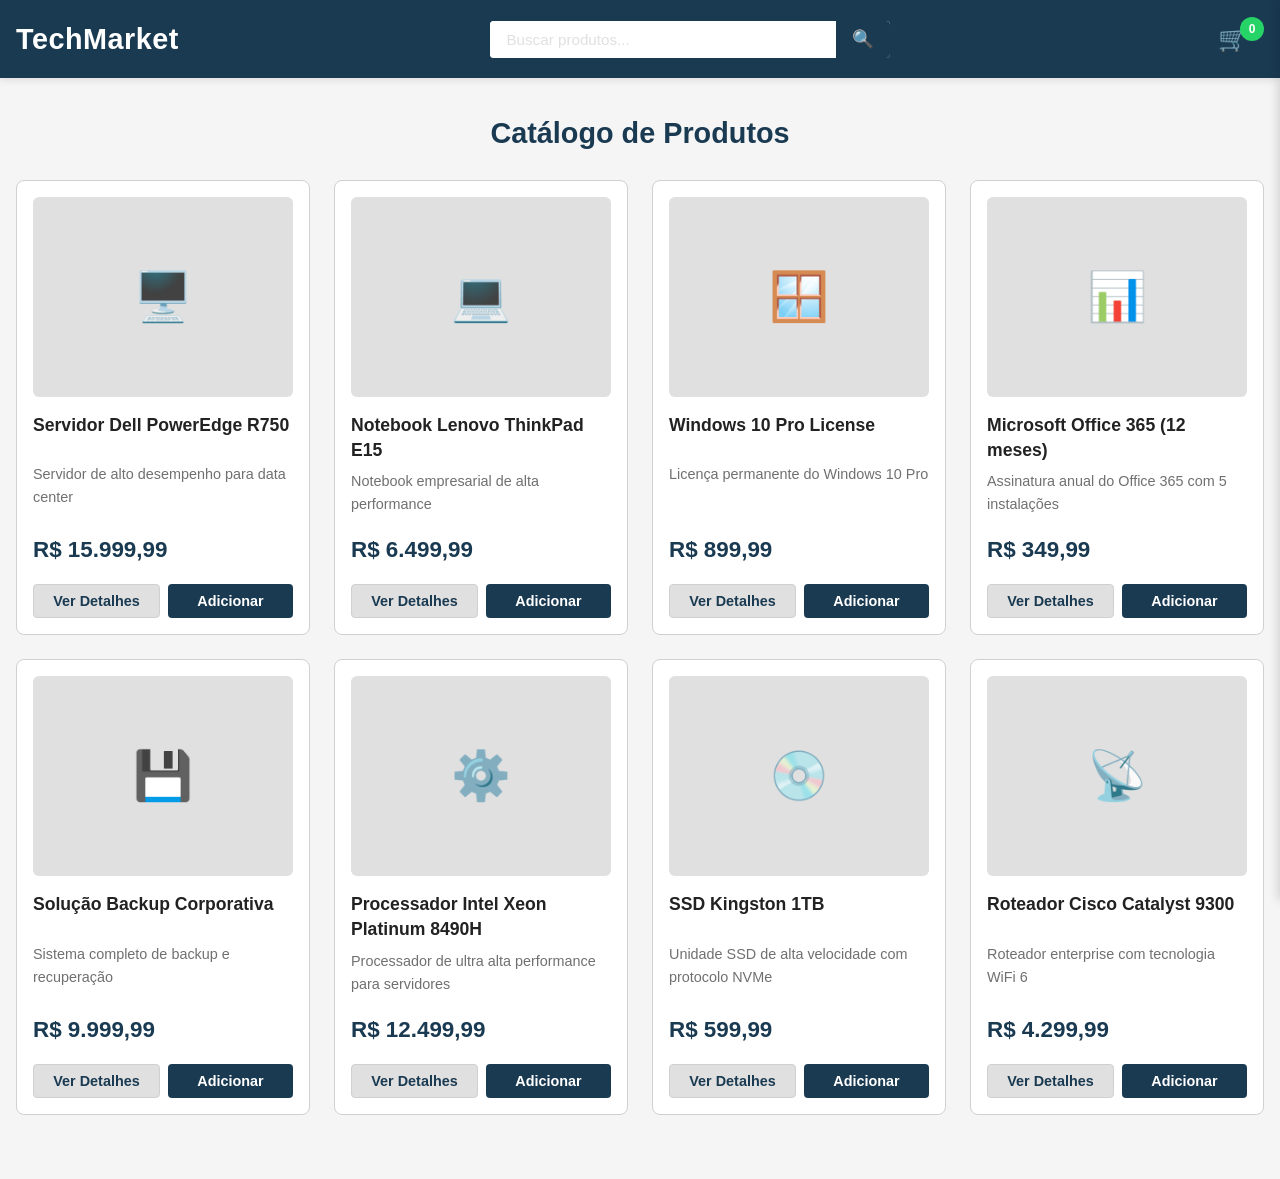
==== index.html @ abb7b03d "feat: create TechMarket marketplace mockup with HTML/CSS/JS - Single-page marketplace with 8 tech pr" ====
<!DOCTYPE html>
<html lang="pt-BR">
<head>
    <meta charset="UTF-8">
    <meta name="viewport" content="width=device-width, initial-scale=1.0">
    <title>TechMarket - Marketplace de Tecnologia</title>
    <link rel="stylesheet" href="styles.css">
</head>
<body>
    <!-- Header -->
    <header class="header">
        <div class="header-container">
            <div class="logo">
                <h1>TechMarket</h1>
            </div>
            <div class="search-box">
                <input type="text" placeholder="Buscar produtos..." class="search-input">
                <button class="search-btn">🔍</button>
            </div>
            <div class="cart-icon-container">
                <button class="cart-icon" id="cart-btn">
                    🛒
                    <span class="cart-count" id="cart-count">0</span>
                </button>
            </div>
        </div>
    </header>

    <!-- Main Content -->
    <main class="main-content">
        <section class="catalog">
            <h2>Catálogo de Produtos</h2>
            <div class="products-grid" id="products-grid">
                <!-- Produtos inseridos via JavaScript -->
            </div>
        </section>
    </main>

    <!-- Modal de Detalhes -->
    <div class="modal-overlay" id="modal-overlay">
        <div class="modal-content" id="modal-content">
            <button class="modal-close" id="modal-close">✕</button>
            <!-- Conteúdo do modal inserido via JavaScript -->
        </div>
    </div>

    <!-- Carrinho Sidebar -->
    <aside class="cart-sidebar" id="cart-sidebar">
        <div class="cart-header">
            <h3>Seu Carrinho</h3>
            <button class="cart-close" id="cart-close">✕</button>
        </div>
        <div class="cart-items" id="cart-items">
            <!-- Itens do carrinho inseridos via JavaScript -->
        </div>
        <div class="cart-footer" id="cart-footer">
            <div class="cart-total">
                <strong>Total:</strong>
                <span id="cart-total">R$ 0,00</span>
            </div>
            <button class="btn-whatsapp" id="btn-whatsapp">
                Finalizar no WhatsApp
            </button>
        </div>
    </aside>

    <script src="script.js"></script>
</body>
</html>
---- styles.css ----
/* ============================================
   SECTION 1: VARIABLES & RESET
   ============================================ */

:root {
    /* Colors */
    --color-primary: #1a3a52;
    --color-primary-dark: #0f2635;
    --color-secondary: #707070;
    --color-light-gray: #e0e0e0;
    --color-white: #ffffff;
    --color-whatsapp: #25d366;
    --color-whatsapp-dark: #1ea852;
    --color-dark: #222222;
    --color-border: #d0d0d0;
    --color-bg-light: #f9f9f9;
    --color-bg-page: #f5f5f5;
    --color-light-hover: #d0d0d0;
    --color-error: #e74c3c;
    --color-error-dark: #c0392b;

    /* Spacing */
    --spacing-xs: 8px;
    --spacing-sm: 16px;
    --spacing-md: 24px;
    --spacing-lg: 32px;

    /* Other */
    --transition: all 0.3s ease;
    --box-shadow: 0 2px 8px rgba(0, 0, 0, 0.1);
    --box-shadow-hover: 0 8px 16px rgba(0, 0, 0, 0.15);
}

* {
    margin: 0;
    padding: 0;
    box-sizing: border-box;
}

body {
    font-family: 'Segoe UI', Tahoma, Geneva, Verdana, sans-serif;
    background-color: var(--color-bg-page);
    color: var(--color-dark);
    line-height: 1.6;
}

button {
    cursor: pointer;
    border: none;
    font-family: inherit;
    font-size: 1rem;
}

h1, h2, h3, h4, h5, h6 {
    margin-bottom: var(--spacing-sm);
}


/* ============================================
   SECTION 2: HEADER
   ============================================ */

.header {
    background-color: var(--color-primary);
    padding: var(--spacing-sm) 0;
    position: sticky;
    top: 0;
    z-index: 100;
    box-shadow: var(--box-shadow);
}

.header-container {
    max-width: 1400px;
    margin: 0 auto;
    padding: 0 var(--spacing-sm);
    display: flex;
    justify-content: space-between;
    align-items: center;
    gap: var(--spacing-md);
}

.logo h1 {
    color: var(--color-white);
    font-size: 1.8rem;
    font-weight: 700;
    margin: 0;
    letter-spacing: 0.5px;
}

.search-box {
    flex: 1;
    display: flex;
    gap: var(--spacing-xs);
    background-color: var(--color-white);
    border-radius: 4px;
    overflow: hidden;
    max-width: 400px;
}

.search-input {
    flex: 1;
    border: none;
    padding: var(--spacing-xs) var(--spacing-sm);
    outline: none;
    font-size: 0.95rem;
}

.search-input::placeholder {
    color: var(--color-light-gray);
}

.search-btn {
    padding: var(--spacing-xs) var(--spacing-sm);
    background-color: var(--color-primary);
    color: var(--color-white);
    font-size: 1.1rem;
    transition: var(--transition);
}

.search-btn:hover {
    background-color: var(--color-primary-dark);
}

.cart-icon-container {
    display: flex;
    align-items: center;
}

.cart-icon {
    background-color: transparent;
    color: var(--color-white);
    font-size: 1.5rem;
    position: relative;
    padding: var(--spacing-xs) var(--spacing-sm);
    transition: var(--transition);
}

.cart-icon:hover {
    transform: scale(1.1);
}

.cart-count {
    position: absolute;
    top: 0;
    right: 0;
    background-color: var(--color-whatsapp);
    color: var(--color-white);
    border-radius: 50%;
    width: 24px;
    height: 24px;
    display: flex;
    align-items: center;
    justify-content: center;
    font-size: 0.75rem;
    font-weight: 700;
}


/* ============================================
   SECTION 3: MAIN CONTENT & CATALOG
   ============================================ */

.main-content {
    max-width: 1400px;
    margin: 0 auto;
    padding: var(--spacing-lg) var(--spacing-sm);
}

.catalog h2 {
    color: var(--color-primary);
    font-size: 1.8rem;
    margin-bottom: var(--spacing-md);
    text-align: center;
}

.products-grid {
    display: grid;
    grid-template-columns: repeat(4, 1fr);
    gap: var(--spacing-md);
    margin-bottom: var(--spacing-lg);
}

.product-card {
    background-color: var(--color-white);
    border: 1px solid var(--color-border);
    border-radius: 8px;
    padding: var(--spacing-sm);
    transition: var(--transition);
    display: flex;
    flex-direction: column;
    height: 100%;
    cursor: pointer;
}

.product-card:hover {
    transform: translateY(-8px);
    box-shadow: var(--box-shadow-hover);
    border-color: var(--color-primary);
}

.product-image {
    width: 100%;
    height: 200px;
    background-color: var(--color-light-gray);
    border-radius: 6px;
    margin-bottom: var(--spacing-sm);
    display: flex;
    align-items: center;
    justify-content: center;
    font-size: 3rem;
    overflow: hidden;
}

.product-info {
    flex: 1;
    display: flex;
    flex-direction: column;
}

.product-name {
    font-size: 1.1rem;
    font-weight: 600;
    color: var(--color-dark);
    margin-bottom: var(--spacing-xs);
    line-height: 1.4;
    min-height: 2.4em;
}

.product-price {
    font-size: 1.4rem;
    font-weight: 700;
    color: var(--color-primary);
    margin-bottom: var(--spacing-sm);
}

.product-description {
    font-size: 0.9rem;
    color: var(--color-secondary);
    margin-bottom: var(--spacing-sm);
    flex: 1;
}

.product-buttons {
    display: flex;
    gap: var(--spacing-xs);
    margin-top: auto;
}

.product-buttons button {
    flex: 1;
    padding: var(--spacing-xs) var(--spacing-sm);
    border-radius: 4px;
    font-weight: 600;
    transition: var(--transition);
    font-size: 0.9rem;
}

.btn-add-cart {
    background-color: var(--color-primary);
    color: var(--color-white);
}

.btn-add-cart:hover {
    background-color: var(--color-primary-dark);
}

.btn-details {
    background-color: var(--color-light-gray);
    color: var(--color-primary);
    border: 1px solid var(--color-border);
}

.btn-details:hover {
    background-color: var(--color-light-hover);
    border-color: var(--color-primary);
}


/* ============================================
   SECTION 4: MODAL
   ============================================ */

.modal-overlay {
    position: fixed;
    top: 0;
    left: 0;
    width: 100%;
    height: 100%;
    background-color: rgba(0, 0, 0, 0.5);
    display: flex;
    align-items: center;
    justify-content: center;
    z-index: 200;
    opacity: 0;
    visibility: hidden;
    transition: var(--transition);
}

.modal-overlay.active {
    opacity: 1;
    visibility: visible;
}

.modal-content {
    background-color: var(--color-white);
    border-radius: 12px;
    padding: var(--spacing-lg);
    max-width: 800px;
    width: 90%;
    max-height: 90vh;
    overflow-y: auto;
    position: relative;
    display: grid;
    grid-template-columns: 1fr 1fr;
    gap: var(--spacing-lg);
}

.modal-close {
    position: absolute;
    top: var(--spacing-sm);
    right: var(--spacing-sm);
    background-color: transparent;
    color: var(--color-secondary);
    font-size: 1.5rem;
    width: 40px;
    height: 40px;
    display: flex;
    align-items: center;
    justify-content: center;
    border-radius: 50%;
    transition: var(--transition);
}

.modal-close:hover {
    background-color: var(--color-light-gray);
    color: var(--color-dark);
}

.modal-image {
    width: 100%;
    height: 300px;
    background-color: var(--color-light-gray);
    border-radius: 8px;
    display: flex;
    align-items: center;
    justify-content: center;
    font-size: 4rem;
    margin-bottom: var(--spacing-md);
}

.modal-info {
    padding-top: var(--spacing-sm);
}

.modal-info h2 {
    font-size: 1.6rem;
    color: var(--color-dark);
    margin-bottom: var(--spacing-sm);
}

.modal-price {
    font-size: 1.8rem;
    font-weight: 700;
    color: var(--color-primary);
    margin-bottom: var(--spacing-md);
}

.modal-specs {
    background-color: var(--color-bg-light);
    padding: var(--spacing-sm);
    border-radius: 6px;
    margin-bottom: var(--spacing-md);
}

.modal-specs h3 {
    font-size: 1rem;
    color: var(--color-dark);
    margin-bottom: var(--spacing-xs);
}

.modal-specs ul {
    list-style: none;
    padding-left: 0;
}

.modal-specs li {
    padding: var(--spacing-xs) 0;
    color: var(--color-secondary);
    font-size: 0.95rem;
    border-bottom: 1px solid var(--color-light-gray);
}

.modal-specs li:last-child {
    border-bottom: none;
}

.modal-btn-add {
    width: 100%;
    padding: var(--spacing-sm) var(--spacing-md);
    background-color: var(--color-primary);
    color: var(--color-white);
    font-weight: 700;
    border-radius: 6px;
    font-size: 1rem;
    transition: var(--transition);
}

.modal-btn-add:hover {
    background-color: var(--color-primary-dark);
    transform: scale(1.02);
}


/* ============================================
   SECTION 5: CART SIDEBAR
   ============================================ */

.cart-sidebar {
    position: fixed;
    right: -350px;
    top: 0;
    width: 350px;
    height: 100vh;
    background-color: var(--color-white);
    box-shadow: -2px 0 10px rgba(0, 0, 0, 0.15);
    z-index: 150;
    transition: var(--transition);
    display: flex;
    flex-direction: column;
    overflow-y: auto;
}

.cart-sidebar.active {
    right: 0;
}

.cart-header {
    background-color: var(--color-primary);
    color: var(--color-white);
    padding: var(--spacing-md);
    display: flex;
    justify-content: space-between;
    align-items: center;
    border-bottom: 1px solid var(--color-border);
}

.cart-header h3 {
    margin: 0;
    font-size: 1.3rem;
}

.cart-close {
    background-color: transparent;
    color: var(--color-white);
    font-size: 1.5rem;
    width: 40px;
    height: 40px;
    display: flex;
    align-items: center;
    justify-content: center;
    border-radius: 50%;
    transition: var(--transition);
}

.cart-close:hover {
    background-color: rgba(255, 255, 255, 0.2);
}

.cart-items {
    flex: 1;
    padding: var(--spacing-md);
    overflow-y: auto;
}

.cart-item {
    display: flex;
    gap: var(--spacing-sm);
    margin-bottom: var(--spacing-md);
    padding-bottom: var(--spacing-md);
    border-bottom: 1px solid var(--color-light-gray);
}

.cart-item:last-child {
    border-bottom: none;
}

.cart-item-image {
    width: 80px;
    height: 80px;
    background-color: var(--color-light-gray);
    border-radius: 6px;
    display: flex;
    align-items: center;
    justify-content: center;
    font-size: 2rem;
    flex-shrink: 0;
}

.cart-item-details {
    flex: 1;
    display: flex;
    flex-direction: column;
}

.cart-item-name {
    font-weight: 600;
    color: var(--color-dark);
    margin-bottom: var(--spacing-xs);
    font-size: 0.95rem;
}

.cart-item-price {
    font-weight: 700;
    color: var(--color-primary);
    margin-bottom: var(--spacing-xs);
}

.cart-item-quantity {
    display: flex;
    align-items: center;
    gap: var(--spacing-xs);
    margin-top: auto;
}

.cart-item-quantity button {
    width: 28px;
    height: 28px;
    background-color: var(--color-light-gray);
    color: var(--color-dark);
    border-radius: 4px;
    display: flex;
    align-items: center;
    justify-content: center;
    transition: var(--transition);
}

.cart-item-quantity button:hover {
    background-color: var(--color-primary);
    color: var(--color-white);
}

.cart-item-quantity span {
    min-width: 20px;
    text-align: center;
    font-weight: 600;
}

.cart-item-remove {
    color: var(--color-error);
    font-size: 0.85rem;
    cursor: pointer;
    transition: var(--transition);
}

.cart-item-remove:hover {
    color: var(--color-error-dark);
}

.cart-footer {
    border-top: 2px solid var(--color-border);
    padding: var(--spacing-md);
    background-color: var(--color-bg-light);
}

.cart-total {
    display: flex;
    justify-content: space-between;
    align-items: center;
    margin-bottom: var(--spacing-md);
    font-size: 1.2rem;
}

.cart-total strong {
    color: var(--color-dark);
}

.cart-total span {
    color: var(--color-primary);
    font-weight: 700;
}

.btn-whatsapp {
    width: 100%;
    padding: var(--spacing-sm) var(--spacing-md);
    background-color: var(--color-whatsapp);
    color: var(--color-white);
    font-weight: 700;
    border-radius: 6px;
    font-size: 1rem;
    transition: var(--transition);
    display: flex;
    align-items: center;
    justify-content: center;
    gap: var(--spacing-xs);
}

.btn-whatsapp:hover {
    background-color: var(--color-whatsapp-dark);
    transform: scale(1.02);
}


/* ============================================
   SECTION 6: RESPONSIVE MEDIA QUERIES
   ============================================ */

/* Tablet (max-width: 1199px) */
@media (max-width: 1199px) {
    .products-grid {
        grid-template-columns: repeat(2, 1fr);
        gap: var(--spacing-md);
    }

    .modal-content {
        grid-template-columns: 1fr;
        max-width: 600px;
    }

    .modal-image {
        width: 100%;
        height: 250px;
    }

    .search-box {
        max-width: 300px;
    }

    .header-container {
        gap: var(--spacing-sm);
    }
}

/* Mobile (max-width: 767px) */
@media (max-width: 767px) {
    .products-grid {
        grid-template-columns: 1fr;
        gap: var(--spacing-md);
    }

    .header-container {
        flex-wrap: wrap;
        gap: var(--spacing-sm);
        padding: var(--spacing-xs);
    }

    .logo h1 {
        font-size: 1.4rem;
        flex-basis: 100%;
    }

    .search-box {
        flex: 1;
        min-width: 100%;
        max-width: none;
    }

    .cart-icon-container {
        flex-basis: auto;
    }

    .main-content {
        padding: var(--spacing-md) var(--spacing-sm);
    }

    .catalog h2 {
        font-size: 1.4rem;
    }

    .cart-sidebar {
        width: 100%;
        right: -100%;
    }

    .cart-sidebar.active {
        right: 0;
    }

    .modal-content {
        width: 95%;
        padding: var(--spacing-md);
        gap: var(--spacing-md);
    }

    .modal-image {
        height: 200px;
    }

    .product-image {
        height: 180px;
        font-size: 2.5rem;
    }

    .product-name {
        font-size: 1rem;
    }

    .product-price {
        font-size: 1.2rem;
    }

    .product-buttons {
        gap: var(--spacing-xs);
    }

    .product-buttons button {
        font-size: 0.85rem;
        padding: 8px 12px;
    }
}

/* Extra Small Devices (max-width: 480px) */
@media (max-width: 480px) {
    .logo h1 {
        font-size: 1.2rem;
    }

    .search-input {
        font-size: 0.85rem;
        padding: 6px 8px;
    }

    .search-box {
        gap: 4px;
    }

    .product-card {
        padding: 12px;
    }

    .modal-info h2 {
        font-size: 1.3rem;
    }

    .modal-price {
        font-size: 1.5rem;
    }

    .cart-item {
        gap: 12px;
    }

    .cart-item-image {
        width: 70px;
        height: 70px;
        font-size: 1.5rem;
    }

    .btn-whatsapp {
        padding: 12px 16px;
        font-size: 0.95rem;
    }
}
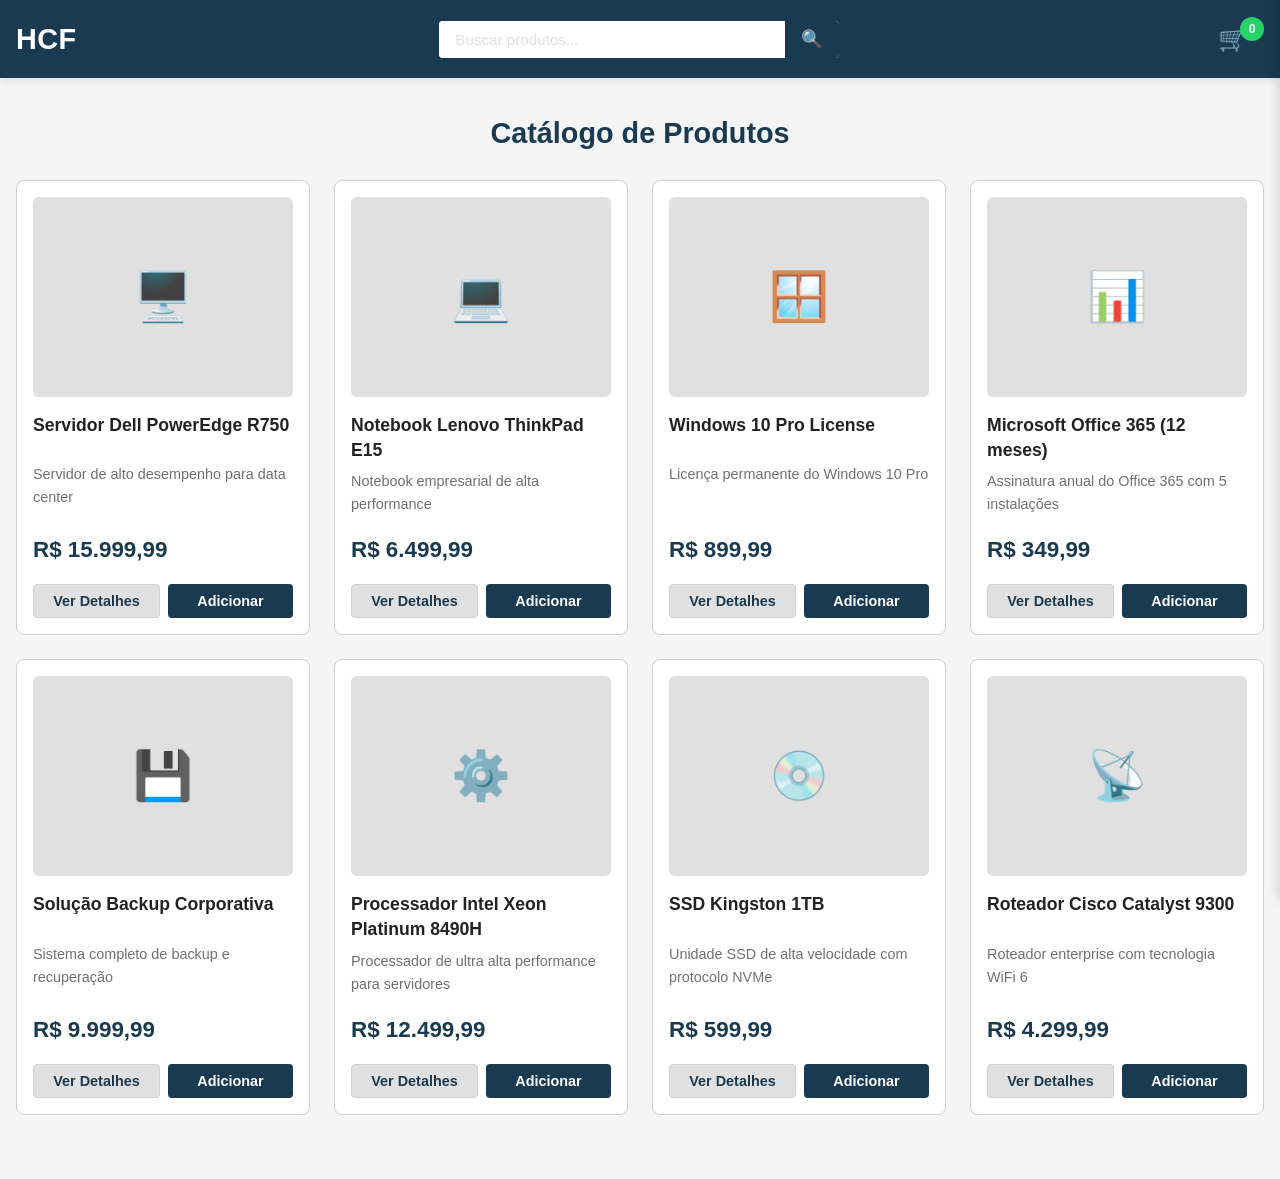
==== commit cff83725: "refactor: rebrand TechMarket to HCF - Update title and header logo: TechMarket → HCF - Update WhatsA" ====
--- a/index.html
+++ b/index.html
@@ -3,7 +3,7 @@
 <head>
     <meta charset="UTF-8">
     <meta name="viewport" content="width=device-width, initial-scale=1.0">
-    <title>TechMarket - Marketplace de Tecnologia</title>
+    <title>HCF - Marketplace de Soluções em TI</title>
     <link rel="stylesheet" href="styles.css">
 </head>
 <body>
@@ -11,7 +11,7 @@
     <header class="header">
         <div class="header-container">
             <div class="logo">
-                <h1>TechMarket</h1>
+                <h1>HCF</h1>
             </div>
             <div class="search-box">
                 <input type="text" placeholder="Buscar produtos..." class="search-input">
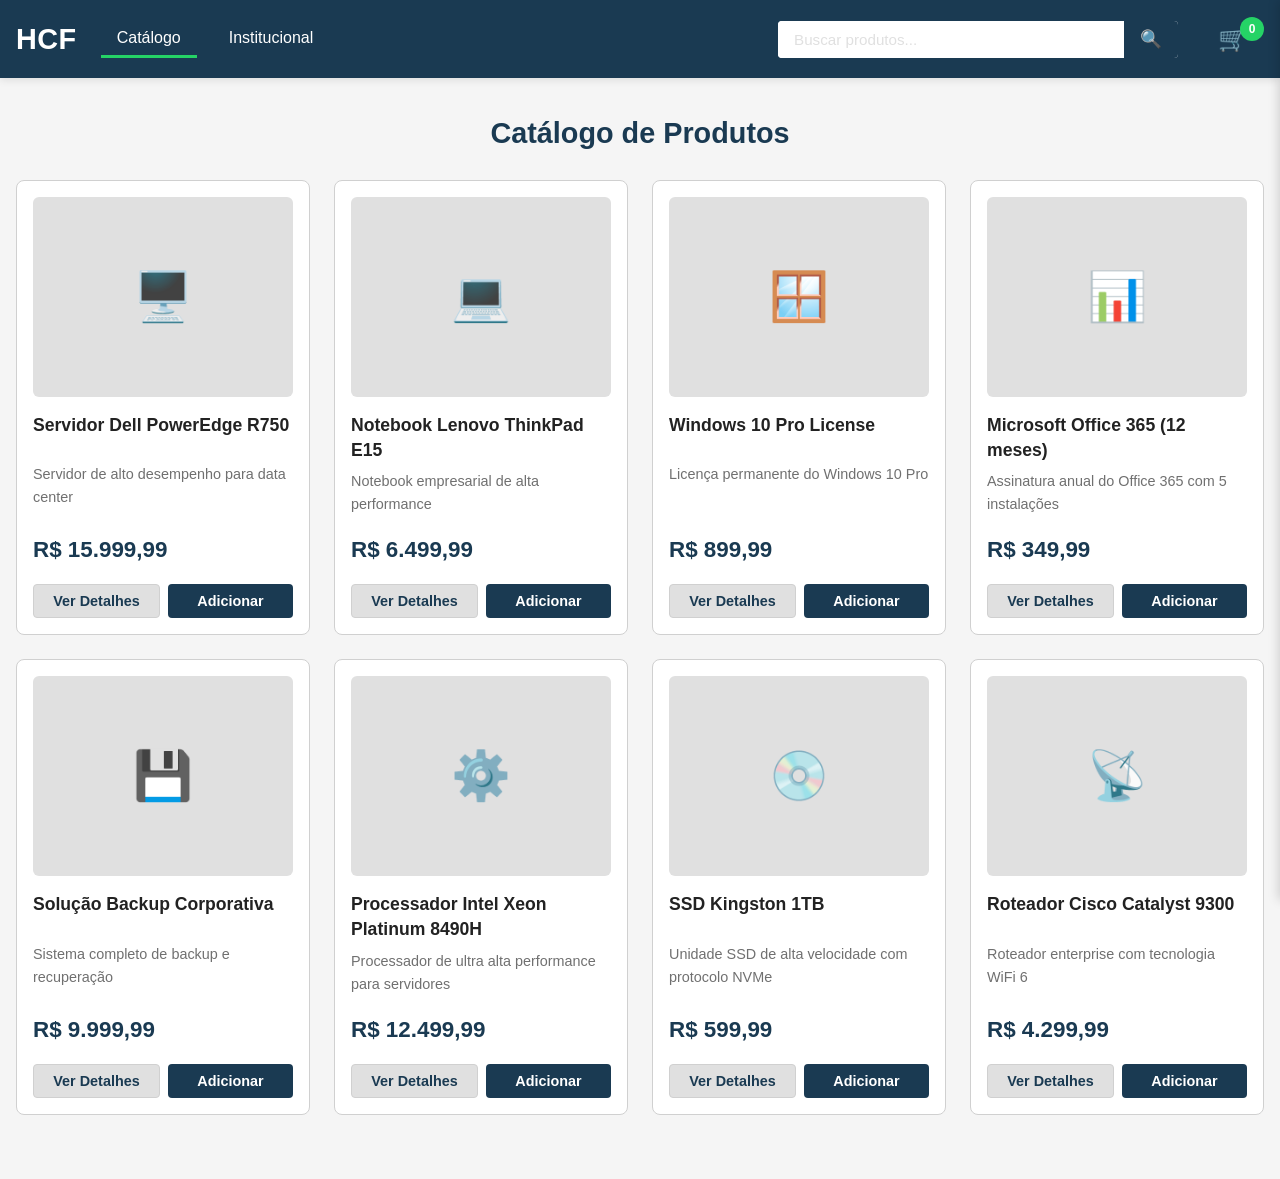
==== commit 01c96b8c: "feat: add institutional page with company information - Create two-tab navigation: Catálogo and Inst" ====
--- a/index.html
+++ b/index.html
@@ -13,26 +13,135 @@
             <div class="logo">
                 <h1>HCF</h1>
             </div>
-            <div class="search-box">
-                <input type="text" placeholder="Buscar produtos..." class="search-input">
-                <button class="search-btn">🔍</button>
-            </div>
-            <div class="cart-icon-container">
-                <button class="cart-icon" id="cart-btn">
-                    🛒
-                    <span class="cart-count" id="cart-count">0</span>
-                </button>
+            <nav class="nav-tabs">
+                <button class="nav-tab active" data-tab="catalogo">Catálogo</button>
+                <button class="nav-tab" data-tab="institucional">Institucional</button>
+            </nav>
+            <div class="header-right">
+                <div class="search-box">
+                    <input type="text" placeholder="Buscar produtos..." class="search-input">
+                    <button class="search-btn">🔍</button>
+                </div>
+                <div class="cart-icon-container">
+                    <button class="cart-icon" id="cart-btn">
+                        🛒
+                        <span class="cart-count" id="cart-count">0</span>
+                    </button>
+                </div>
             </div>
         </div>
     </header>
 
     <!-- Main Content -->
     <main class="main-content">
-        <section class="catalog">
-            <h2>Catálogo de Produtos</h2>
-            <div class="products-grid" id="products-grid">
-                <!-- Produtos inseridos via JavaScript -->
-            </div>
+        <!-- Aba Catálogo -->
+        <section id="tab-catalogo" class="tab-content active">
+            <section class="catalog">
+                <h2>Catálogo de Produtos</h2>
+                <div class="products-grid" id="products-grid">
+                    <!-- Produtos inseridos via JavaScript -->
+                </div>
+            </section>
+        </section>
+
+        <!-- Aba Institucional -->
+        <section id="tab-institucional" class="tab-content">
+            <section class="institucional">
+                <div class="institucional-header">
+                    <h2>Sobre a HCF</h2>
+                    <p class="subtitle">Empresa brasileira especializada em soluções de tecnologia da informação</p>
+                </div>
+
+                <div class="institucional-grid">
+                    <!-- Sobre -->
+                    <div class="institucional-card">
+                        <h3>Quem Somos</h3>
+                        <p>A HCF é uma empresa brasileira com presença nacional, especializada em soluções completas de tecnologia da informação. Com mais de 10 anos de operação, transformamos e avançamos negócios através da inovação e confiança.</p>
+                    </div>
+
+                    <!-- Missão -->
+                    <div class="institucional-card">
+                        <h3>Nossa Missão</h3>
+                        <p>Transformar e avançar empresas através de soluções inovadoras de tecnologia, com trabalho colaborativo e dedicado que prioriza o sucesso do cliente como força motriz.</p>
+                    </div>
+
+                    <!-- Visão -->
+                    <div class="institucional-card">
+                        <h3>Nossa Visão</h3>
+                        <p>Ser a referência em soluções de tecnologia da informação no Brasil, entregando inovação e confiança às empresas de todos os tamanhos e setores, independente de localização.</p>
+                    </div>
+
+                    <!-- Satisfação -->
+                    <div class="institucional-card highlight">
+                        <h3>📊 99% de Satisfação</h3>
+                        <p>Nossos clientes confiam em nós e comprovam sua satisfação. Essa é a métrica que mais nos importa.</p>
+                    </div>
+                </div>
+
+                <div class="pillars-section">
+                    <h3>Nossos Pilares de Atuação</h3>
+                    <div class="pillars-grid">
+                        <div class="pillar">
+                            <div class="pillar-icon">🌐</div>
+                            <h4>Networking</h4>
+                            <p>Soluções de conectividade e infraestrutura de rede de alta performance</p>
+                        </div>
+                        <div class="pillar">
+                            <div class="pillar-icon">🖥️</div>
+                            <h4>Datacenter</h4>
+                            <p>Infraestrutura, servidores e sistemas de armazenamento robusto</p>
+                        </div>
+                        <div class="pillar">
+                            <div class="pillar-icon">🔒</div>
+                            <h4>Continuidade</h4>
+                            <p>Backup, disaster recovery e soluções para proteção de dados</p>
+                        </div>
+                        <div class="pillar">
+                            <div class="pillar-icon">🛡️</div>
+                            <h4>Cyber Security</h4>
+                            <p>Segurança avançada com monitoramento e prevenção de incidentes</p>
+                        </div>
+                    </div>
+                </div>
+
+                <div class="certifications-section">
+                    <h3>Certificações e Parcerias</h3>
+                    <div class="certifications-list">
+                        <span class="cert-badge">Cisco</span>
+                        <span class="cert-badge">Microsoft Azure</span>
+                        <span class="cert-badge">Google Cloud</span>
+                        <span class="cert-badge">IBM</span>
+                        <span class="cert-badge">Lenovo</span>
+                        <span class="cert-badge">Trend Micro</span>
+                        <span class="cert-badge">Fortinet</span>
+                    </div>
+                </div>
+
+                <div class="contact-section">
+                    <h3>Entre em Contato</h3>
+                    <div class="contact-info">
+                        <div class="contact-item">
+                            <strong>Endereço:</strong><br>
+                            Av. Del Rey, 111 - Monte Rey Office<br>
+                            SL 414, Torre A - Caiçaras<br>
+                            Belo Horizonte/MG - CEP 30.775-240
+                        </div>
+                        <div class="contact-item">
+                            <strong>Telefone:</strong><br>
+                            <a href="tel:+553130246099">(31) 3024-6099</a>
+                        </div>
+                        <div class="contact-item">
+                            <strong>Email:</strong><br>
+                            <a href="mailto:contato@hcftec.com.br">contato@hcftec.com.br</a>
+                        </div>
+                        <div class="contact-item">
+                            <strong>Redes Sociais:</strong><br>
+                            <a href="https://instagram.com/hcf.network" target="_blank">Instagram @hcf.network</a><br>
+                            <a href="https://facebook.com/hcf.network" target="_blank">Facebook @hcf.network</a>
+                        </div>
+                    </div>
+                </div>
+            </section>
         </section>
     </main>
 
--- a/styles.css
+++ b/styles.css
@@ -87,6 +87,39 @@
     letter-spacing: 0.5px;
 }
 
+/* Navigation Tabs */
+.nav-tabs {
+    display: flex;
+    gap: var(--spacing-sm);
+}
+
+.nav-tab {
+    background-color: transparent;
+    color: var(--color-white);
+    padding: var(--spacing-xs) var(--spacing-sm);
+    font-size: 1rem;
+    font-weight: 500;
+    border-bottom: 3px solid transparent;
+    transition: var(--transition);
+    cursor: pointer;
+}
+
+.nav-tab:hover {
+    border-bottom-color: var(--color-whatsapp);
+}
+
+.nav-tab.active {
+    border-bottom-color: var(--color-whatsapp);
+}
+
+.header-right {
+    display: flex;
+    align-items: center;
+    gap: var(--spacing-md);
+    flex: 1;
+    justify-content: flex-end;
+}
+
 .search-box {
     flex: 1;
     display: flex;
@@ -749,4 +782,302 @@
         padding: 12px 16px;
         font-size: 0.95rem;
     }
-}
+
+    .nav-tabs {
+        flex-basis: 100%;
+        order: 3;
+        margin-top: var(--spacing-sm);
+    }
+
+    .nav-tab {
+        flex: 1;
+        text-align: center;
+    }
+}
+
+/* ============================================
+   TAB CONTENT
+   ============================================ */
+
+.tab-content {
+    display: none;
+    animation: fadeIn 0.3s ease;
+}
+
+.tab-content.active {
+    display: block;
+}
+
+@keyframes fadeIn {
+    from { opacity: 0; }
+    to { opacity: 1; }
+}
+
+/* ============================================
+   INSTITUTIONAL SECTION
+   ============================================ */
+
+.institucional {
+    padding: var(--spacing-lg) var(--spacing-md);
+}
+
+.institucional-header {
+    text-align: center;
+    margin-bottom: var(--spacing-lg);
+}
+
+.institucional-header h2 {
+    font-size: 2.2rem;
+    color: var(--color-primary);
+    margin-bottom: var(--spacing-sm);
+}
+
+.institucional-header .subtitle {
+    font-size: 1.1rem;
+    color: var(--color-secondary);
+}
+
+.institucional-grid {
+    display: grid;
+    grid-template-columns: repeat(2, 1fr);
+    gap: var(--spacing-lg);
+    margin-bottom: var(--spacing-lg);
+    max-width: 1400px;
+    margin-left: auto;
+    margin-right: auto;
+}
+
+.institucional-card {
+    background-color: var(--color-white);
+    border: 1px solid var(--color-light-gray);
+    border-radius: 8px;
+    padding: var(--spacing-md);
+    box-shadow: var(--box-shadow);
+    transition: var(--transition);
+}
+
+.institucional-card:hover {
+    box-shadow: var(--box-shadow-hover);
+    transform: translateY(-4px);
+}
+
+.institucional-card h3 {
+    color: var(--color-primary);
+    margin-bottom: var(--spacing-sm);
+    font-size: 1.3rem;
+}
+
+.institucional-card p {
+    color: var(--color-secondary);
+    line-height: 1.8;
+}
+
+.institucional-card.highlight {
+    background: linear-gradient(135deg, var(--color-primary), #2a5a7a);
+    color: var(--color-white);
+    border: none;
+}
+
+.institucional-card.highlight h3,
+.institucional-card.highlight p {
+    color: var(--color-white);
+}
+
+.pillars-section {
+    margin-bottom: var(--spacing-lg);
+    max-width: 1400px;
+    margin-left: auto;
+    margin-right: auto;
+}
+
+.pillars-section h3 {
+    text-align: center;
+    color: var(--color-primary);
+    margin-bottom: var(--spacing-lg);
+    font-size: 1.8rem;
+}
+
+.pillars-grid {
+    display: grid;
+    grid-template-columns: repeat(4, 1fr);
+    gap: var(--spacing-md);
+}
+
+.pillar {
+    background-color: var(--color-white);
+    border: 2px solid var(--color-light-gray);
+    border-radius: 8px;
+    padding: var(--spacing-md);
+    text-align: center;
+    transition: var(--transition);
+}
+
+.pillar:hover {
+    border-color: var(--color-primary);
+    box-shadow: var(--box-shadow);
+}
+
+.pillar-icon {
+    font-size: 2.5rem;
+    margin-bottom: var(--spacing-sm);
+}
+
+.pillar h4 {
+    color: var(--color-primary);
+    margin-bottom: var(--spacing-sm);
+    font-size: 1.1rem;
+}
+
+.pillar p {
+    color: var(--color-secondary);
+    font-size: 0.95rem;
+    line-height: 1.6;
+}
+
+.certifications-section {
+    margin-bottom: var(--spacing-lg);
+    text-align: center;
+    max-width: 1400px;
+    margin-left: auto;
+    margin-right: auto;
+}
+
+.certifications-section h3 {
+    color: var(--color-primary);
+    margin-bottom: var(--spacing-md);
+    font-size: 1.5rem;
+}
+
+.certifications-list {
+    display: flex;
+    flex-wrap: wrap;
+    justify-content: center;
+    gap: var(--spacing-sm);
+}
+
+.cert-badge {
+    display: inline-block;
+    background-color: var(--color-primary);
+    color: var(--color-white);
+    padding: 8px 16px;
+    border-radius: 20px;
+    font-size: 0.9rem;
+    font-weight: 500;
+}
+
+.contact-section {
+    background-color: var(--color-white);
+    border: 1px solid var(--color-light-gray);
+    border-radius: 8px;
+    padding: var(--spacing-lg);
+    box-shadow: var(--box-shadow);
+    max-width: 1400px;
+    margin-left: auto;
+    margin-right: auto;
+}
+
+.contact-section h3 {
+    color: var(--color-primary);
+    margin-bottom: var(--spacing-lg);
+    font-size: 1.5rem;
+    text-align: center;
+}
+
+.contact-info {
+    display: grid;
+    grid-template-columns: repeat(4, 1fr);
+    gap: var(--spacing-md);
+}
+
+.contact-item {
+    padding: var(--spacing-md);
+    border-right: 1px solid var(--color-light-gray);
+}
+
+.contact-item:last-child {
+    border-right: none;
+}
+
+.contact-item strong {
+    color: var(--color-primary);
+    display: block;
+    margin-bottom: var(--spacing-sm);
+}
+
+.contact-item a {
+    color: var(--color-primary);
+    text-decoration: none;
+    transition: var(--transition);
+}
+
+.contact-item a:hover {
+    text-decoration: underline;
+    color: var(--color-primary-dark);
+}
+
+/* Responsive for Institutional */
+@media (max-width: 1199px) {
+    .institucional-grid {
+        grid-template-columns: 1fr;
+    }
+
+    .pillars-grid {
+        grid-template-columns: repeat(2, 1fr);
+    }
+
+    .contact-info {
+        grid-template-columns: repeat(2, 1fr);
+    }
+
+    .contact-item {
+        border-right: none;
+        border-bottom: 1px solid var(--color-light-gray);
+        padding-bottom: var(--spacing-md);
+    }
+
+    .contact-item:nth-child(odd) {
+        border-right: 1px solid var(--color-light-gray);
+    }
+
+    .contact-item:last-child,
+    .contact-item:nth-last-child(2) {
+        border-bottom: none;
+    }
+}
+
+@media (max-width: 767px) {
+    .institucional {
+        padding: var(--spacing-md);
+    }
+
+    .institucional-header h2 {
+        font-size: 1.6rem;
+    }
+
+    .pillars-grid {
+        grid-template-columns: 1fr;
+    }
+
+    .contact-info {
+        grid-template-columns: 1fr;
+    }
+
+    .contact-item {
+        border-right: none;
+        border-bottom: 1px solid var(--color-light-gray);
+        padding-bottom: var(--spacing-md);
+    }
+
+    .contact-item:last-child {
+        border-bottom: none;
+    }
+
+    .certifications-list {
+        gap: 8px;
+    }
+
+    .cert-badge {
+        padding: 6px 12px;
+        font-size: 0.85rem;
+    }
+}
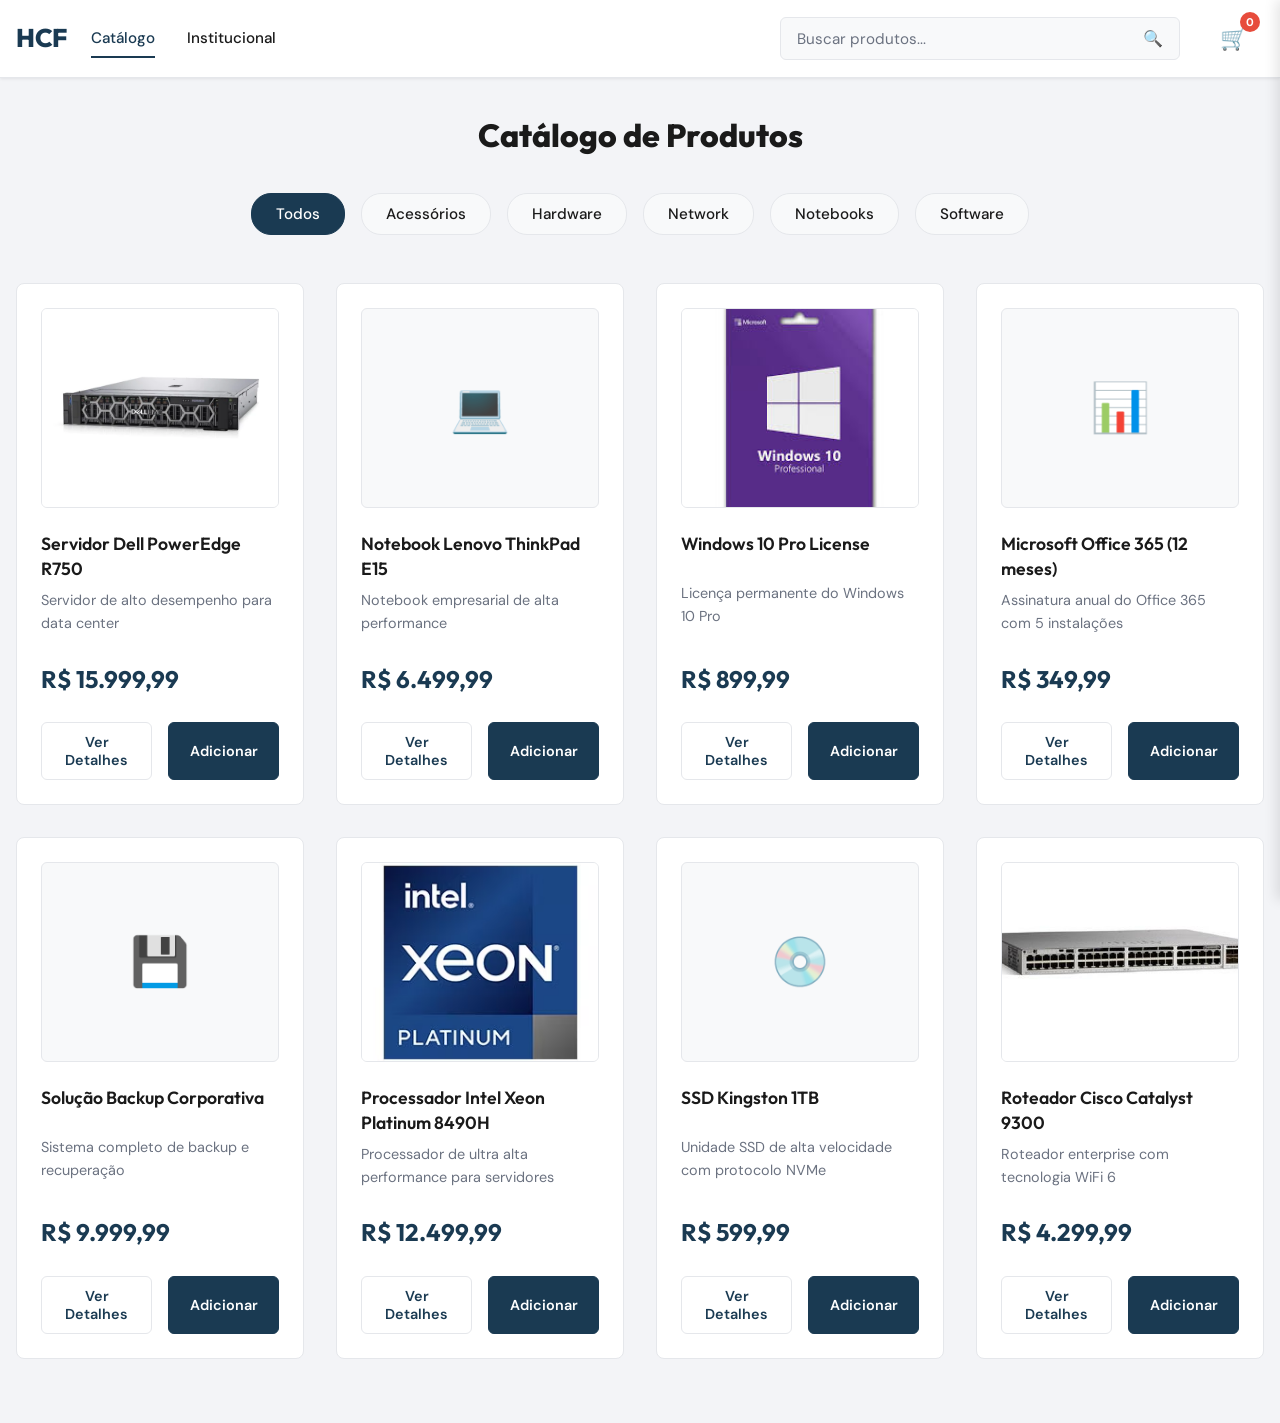
==== commit f8ff900b: "adicao das imagens e aba institucional" ====
--- a/index.html
+++ b/index.html
@@ -38,6 +38,11 @@
         <section id="tab-catalogo" class="tab-content active">
             <section class="catalog">
                 <h2>Catálogo de Produtos</h2>
+                <div class="category-tabs-container">
+                    <div class="category-tabs" id="category-tabs">
+                        <!-- Abas de categoria inseridas via JavaScript -->
+                    </div>
+                </div>
                 <div class="products-grid" id="products-grid">
                     <!-- Produtos inseridos via JavaScript -->
                 </div>
--- a/styles.css
+++ b/styles.css
@@ -1,23 +1,30 @@
 /* ============================================
    SECTION 1: VARIABLES & RESET
    ============================================ */
+
+@import url('https://fonts.googleapis.com/css2?family=Outfit:wght@400;500;600;700;800&family=DM+Sans:wght@400;500;600;700&display=swap');
 
 :root {
     /* Colors */
     --color-primary: #1a3a52;
     --color-primary-dark: #0f2635;
-    --color-secondary: #707070;
-    --color-light-gray: #e0e0e0;
+    --color-primary-light: #2d5a7d;
+    --color-secondary: #5a6b7a;
+    --color-text-dark: #1a1a1a;
+    --color-text-light: #6b7280;
     --color-white: #ffffff;
+    --color-bg-white: #ffffff;
+    --color-bg-light: #f8f9fa;
+    --color-bg-page: #f3f4f7;
+    --color-border: #e5e7eb;
     --color-whatsapp: #25d366;
     --color-whatsapp-dark: #1ea852;
-    --color-dark: #222222;
-    --color-border: #d0d0d0;
-    --color-bg-light: #f9f9f9;
-    --color-bg-page: #f5f5f5;
-    --color-light-hover: #d0d0d0;
     --color-error: #e74c3c;
     --color-error-dark: #c0392b;
+
+    /* Typography */
+    --font-display: 'Outfit', sans-serif;
+    --font-body: 'DM Sans', sans-serif;
 
     /* Spacing */
     --spacing-xs: 8px;
@@ -27,8 +34,9 @@
 
     /* Other */
     --transition: all 0.3s ease;
-    --box-shadow: 0 2px 8px rgba(0, 0, 0, 0.1);
-    --box-shadow-hover: 0 8px 16px rgba(0, 0, 0, 0.15);
+    --box-shadow: 0 1px 3px rgba(0, 0, 0, 0.08);
+    --box-shadow-hover: 0 4px 12px rgba(0, 0, 0, 0.12);
+    --box-shadow-elevated: 0 8px 24px rgba(0, 0, 0, 0.14);
 }
 
 * {
@@ -38,21 +46,24 @@
 }
 
 body {
-    font-family: 'Segoe UI', Tahoma, Geneva, Verdana, sans-serif;
+    font-family: var(--font-body);
     background-color: var(--color-bg-page);
-    color: var(--color-dark);
+    color: var(--color-text-dark);
     line-height: 1.6;
 }
 
 button {
     cursor: pointer;
     border: none;
-    font-family: inherit;
+    font-family: var(--font-body);
     font-size: 1rem;
 }
 
 h1, h2, h3, h4, h5, h6 {
+    font-family: var(--font-display);
     margin-bottom: var(--spacing-sm);
+    font-weight: 700;
+    color: var(--color-text-dark);
 }
 
 
@@ -61,12 +72,13 @@
    ============================================ */
 
 .header {
-    background-color: var(--color-primary);
+    background-color: var(--color-white);
     padding: var(--spacing-sm) 0;
     position: sticky;
     top: 0;
     z-index: 100;
     box-shadow: var(--box-shadow);
+    border-bottom: 1px solid var(--color-border);
 }
 
 .header-container {
@@ -80,36 +92,40 @@
 }
 
 .logo h1 {
-    color: var(--color-white);
-    font-size: 1.8rem;
-    font-weight: 700;
+    color: var(--color-primary);
+    font-size: 1.6rem;
+    font-weight: 800;
     margin: 0;
-    letter-spacing: 0.5px;
+    letter-spacing: -0.5px;
+    font-family: var(--font-display);
 }
 
 /* Navigation Tabs */
 .nav-tabs {
     display: flex;
-    gap: var(--spacing-sm);
+    gap: var(--spacing-lg);
 }
 
 .nav-tab {
     background-color: transparent;
-    color: var(--color-white);
-    padding: var(--spacing-xs) var(--spacing-sm);
-    font-size: 1rem;
+    color: var(--color-text-dark);
+    padding: var(--spacing-xs) 0;
+    font-size: 0.95rem;
     font-weight: 500;
-    border-bottom: 3px solid transparent;
+    border-bottom: 2px solid transparent;
     transition: var(--transition);
     cursor: pointer;
+    font-family: var(--font-body);
 }
 
 .nav-tab:hover {
-    border-bottom-color: var(--color-whatsapp);
+    color: var(--color-primary);
+    border-bottom-color: var(--color-primary);
 }
 
 .nav-tab.active {
-    border-bottom-color: var(--color-whatsapp);
+    color: var(--color-primary);
+    border-bottom-color: var(--color-primary);
 }
 
 .header-right {
@@ -123,35 +139,46 @@
 .search-box {
     flex: 1;
     display: flex;
-    gap: var(--spacing-xs);
-    background-color: var(--color-white);
-    border-radius: 4px;
+    gap: 0;
+    background-color: var(--color-bg-light);
+    border: 1px solid var(--color-border);
+    border-radius: 6px;
     overflow: hidden;
     max-width: 400px;
+    transition: var(--transition);
+}
+
+.search-box:focus-within {
+    border-color: var(--color-primary);
+    box-shadow: 0 0 0 3px rgba(26, 58, 82, 0.1);
 }
 
 .search-input {
     flex: 1;
     border: none;
-    padding: var(--spacing-xs) var(--spacing-sm);
+    padding: 10px var(--spacing-sm);
     outline: none;
     font-size: 0.95rem;
+    background-color: transparent;
+    font-family: var(--font-body);
+    color: var(--color-text-dark);
 }
 
 .search-input::placeholder {
-    color: var(--color-light-gray);
+    color: var(--color-text-light);
 }
 
 .search-btn {
-    padding: var(--spacing-xs) var(--spacing-sm);
-    background-color: var(--color-primary);
-    color: var(--color-white);
-    font-size: 1.1rem;
-    transition: var(--transition);
+    padding: 10px var(--spacing-sm);
+    background-color: transparent;
+    color: var(--color-primary);
+    font-size: 1rem;
+    transition: var(--transition);
+    cursor: pointer;
 }
 
 .search-btn:hover {
-    background-color: var(--color-primary-dark);
+    background-color: rgba(26, 58, 82, 0.05);
 }
 
 .cart-icon-container {
@@ -161,30 +188,31 @@
 
 .cart-icon {
     background-color: transparent;
-    color: var(--color-white);
-    font-size: 1.5rem;
+    color: var(--color-text-dark);
+    font-size: 1.4rem;
     position: relative;
     padding: var(--spacing-xs) var(--spacing-sm);
     transition: var(--transition);
+    cursor: pointer;
 }
 
 .cart-icon:hover {
-    transform: scale(1.1);
+    color: var(--color-primary);
 }
 
 .cart-count {
     position: absolute;
-    top: 0;
-    right: 0;
-    background-color: var(--color-whatsapp);
+    top: -4px;
+    right: 4px;
+    background-color: var(--color-error);
     color: var(--color-white);
     border-radius: 50%;
-    width: 24px;
-    height: 24px;
+    width: 20px;
+    height: 20px;
     display: flex;
     align-items: center;
     justify-content: center;
-    font-size: 0.75rem;
+    font-size: 0.7rem;
     font-weight: 700;
 }
 
@@ -200,24 +228,66 @@
 }
 
 .catalog h2 {
-    color: var(--color-primary);
-    font-size: 1.8rem;
-    margin-bottom: var(--spacing-md);
+    color: var(--color-text-dark);
+    font-size: 2rem;
+    margin-bottom: var(--spacing-lg);
     text-align: center;
+    font-weight: 800;
+    font-family: var(--font-display);
+}
+
+.category-tabs-container {
+    display: flex;
+    justify-content: center;
+    margin-bottom: var(--spacing-lg);
+    overflow-x: auto;
+    padding-bottom: var(--spacing-sm);
+}
+
+.category-tabs {
+    display: flex;
+    gap: var(--spacing-sm);
+    flex-wrap: wrap;
+    justify-content: center;
+}
+
+.category-tab {
+    padding: 10px var(--spacing-md);
+    background-color: var(--color-bg-light);
+    color: var(--color-text-dark);
+    border: 1px solid var(--color-border);
+    border-radius: 20px;
+    font-size: 0.95rem;
+    font-weight: 500;
+    transition: var(--transition);
+    cursor: pointer;
+    font-family: var(--font-body);
+    white-space: nowrap;
+}
+
+.category-tab:hover {
+    border-color: var(--color-primary);
+    color: var(--color-primary);
+}
+
+.category-tab.active {
+    background-color: var(--color-primary);
+    color: var(--color-white);
+    border-color: var(--color-primary);
 }
 
 .products-grid {
     display: grid;
     grid-template-columns: repeat(4, 1fr);
-    gap: var(--spacing-md);
+    gap: var(--spacing-lg);
     margin-bottom: var(--spacing-lg);
 }
 
 .product-card {
-    background-color: var(--color-white);
+    background-color: var(--color-bg-white);
     border: 1px solid var(--color-border);
     border-radius: 8px;
-    padding: var(--spacing-sm);
+    padding: var(--spacing-md);
     transition: var(--transition);
     display: flex;
     flex-direction: column;
@@ -226,22 +296,33 @@
 }
 
 .product-card:hover {
-    transform: translateY(-8px);
-    box-shadow: var(--box-shadow-hover);
     border-color: var(--color-primary);
+    box-shadow: var(--box-shadow-elevated);
+    transform: translateY(-4px);
 }
 
 .product-image {
     width: 100%;
     height: 200px;
-    background-color: var(--color-light-gray);
+    background-color: var(--color-bg-light);
     border-radius: 6px;
-    margin-bottom: var(--spacing-sm);
+    margin-bottom: var(--spacing-md);
     display: flex;
     align-items: center;
     justify-content: center;
     font-size: 3rem;
     overflow: hidden;
+    border: 1px solid var(--color-border);
+}
+
+.product-img {
+    width: 100%;
+    height: 100%;
+    object-fit: cover;
+}
+
+.product-emoji {
+    font-size: 3rem;
 }
 
 .product-info {
@@ -253,58 +334,63 @@
 .product-name {
     font-size: 1.1rem;
     font-weight: 600;
-    color: var(--color-dark);
+    color: var(--color-text-dark);
     margin-bottom: var(--spacing-xs);
     line-height: 1.4;
     min-height: 2.4em;
+    font-family: var(--font-display);
 }
 
 .product-price {
-    font-size: 1.4rem;
-    font-weight: 700;
-    color: var(--color-primary);
-    margin-bottom: var(--spacing-sm);
+    font-size: 1.5rem;
+    font-weight: 700;
+    color: var(--color-primary);
+    margin-bottom: var(--spacing-md);
+    font-family: var(--font-display);
 }
 
 .product-description {
     font-size: 0.9rem;
-    color: var(--color-secondary);
-    margin-bottom: var(--spacing-sm);
+    color: var(--color-text-light);
+    margin-bottom: var(--spacing-md);
     flex: 1;
 }
 
 .product-buttons {
     display: flex;
-    gap: var(--spacing-xs);
+    gap: var(--spacing-sm);
     margin-top: auto;
 }
 
 .product-buttons button {
     flex: 1;
-    padding: var(--spacing-xs) var(--spacing-sm);
-    border-radius: 4px;
+    padding: 10px var(--spacing-sm);
+    border-radius: 6px;
     font-weight: 600;
     transition: var(--transition);
     font-size: 0.9rem;
+    font-family: var(--font-body);
 }
 
 .btn-add-cart {
     background-color: var(--color-primary);
     color: var(--color-white);
+    border: 1px solid var(--color-primary);
 }
 
 .btn-add-cart:hover {
     background-color: var(--color-primary-dark);
+    border-color: var(--color-primary-dark);
 }
 
 .btn-details {
-    background-color: var(--color-light-gray);
+    background-color: transparent;
     color: var(--color-primary);
     border: 1px solid var(--color-border);
 }
 
 .btn-details:hover {
-    background-color: var(--color-light-hover);
+    background-color: var(--color-bg-light);
     border-color: var(--color-primary);
 }
 
@@ -319,7 +405,7 @@
     left: 0;
     width: 100%;
     height: 100%;
-    background-color: rgba(0, 0, 0, 0.5);
+    background-color: rgba(0, 0, 0, 0.4);
     display: flex;
     align-items: center;
     justify-content: center;
@@ -335,7 +421,7 @@
 }
 
 .modal-content {
-    background-color: var(--color-white);
+    background-color: var(--color-bg-white);
     border-radius: 12px;
     padding: var(--spacing-lg);
     max-width: 800px;
@@ -346,6 +432,7 @@
     display: grid;
     grid-template-columns: 1fr 1fr;
     gap: var(--spacing-lg);
+    box-shadow: var(--box-shadow-elevated);
 }
 
 .modal-close {
@@ -353,7 +440,7 @@
     top: var(--spacing-sm);
     right: var(--spacing-sm);
     background-color: transparent;
-    color: var(--color-secondary);
+    color: var(--color-text-light);
     font-size: 1.5rem;
     width: 40px;
     height: 40px;
@@ -362,23 +449,36 @@
     justify-content: center;
     border-radius: 50%;
     transition: var(--transition);
+    cursor: pointer;
 }
 
 .modal-close:hover {
-    background-color: var(--color-light-gray);
-    color: var(--color-dark);
+    background-color: var(--color-bg-light);
+    color: var(--color-text-dark);
 }
 
 .modal-image {
     width: 100%;
     height: 300px;
-    background-color: var(--color-light-gray);
+    background-color: var(--color-bg-light);
     border-radius: 8px;
     display: flex;
     align-items: center;
     justify-content: center;
     font-size: 4rem;
     margin-bottom: var(--spacing-md);
+    border: 1px solid var(--color-border);
+    overflow: hidden;
+}
+
+.modal-product-img {
+    width: 100%;
+    height: 100%;
+    object-fit: cover;
+}
+
+.modal-emoji {
+    font-size: 4rem;
 }
 
 .modal-info {
@@ -387,28 +487,34 @@
 
 .modal-info h2 {
     font-size: 1.6rem;
-    color: var(--color-dark);
+    color: var(--color-text-dark);
     margin-bottom: var(--spacing-sm);
+    font-family: var(--font-display);
+    font-weight: 700;
 }
 
 .modal-price {
-    font-size: 1.8rem;
+    font-size: 1.9rem;
     font-weight: 700;
     color: var(--color-primary);
     margin-bottom: var(--spacing-md);
+    font-family: var(--font-display);
 }
 
 .modal-specs {
     background-color: var(--color-bg-light);
-    padding: var(--spacing-sm);
-    border-radius: 6px;
+    padding: var(--spacing-md);
+    border-radius: 8px;
     margin-bottom: var(--spacing-md);
+    border: 1px solid var(--color-border);
 }
 
 .modal-specs h3 {
-    font-size: 1rem;
-    color: var(--color-dark);
-    margin-bottom: var(--spacing-xs);
+    font-size: 0.95rem;
+    color: var(--color-text-dark);
+    margin-bottom: var(--spacing-sm);
+    font-weight: 600;
+    font-family: var(--font-body);
 }
 
 .modal-specs ul {
@@ -418,9 +524,9 @@
 
 .modal-specs li {
     padding: var(--spacing-xs) 0;
-    color: var(--color-secondary);
-    font-size: 0.95rem;
-    border-bottom: 1px solid var(--color-light-gray);
+    color: var(--color-text-light);
+    font-size: 0.9rem;
+    border-bottom: 1px solid var(--color-border);
 }
 
 .modal-specs li:last-child {
@@ -429,18 +535,20 @@
 
 .modal-btn-add {
     width: 100%;
-    padding: var(--spacing-sm) var(--spacing-md);
+    padding: 12px var(--spacing-md);
     background-color: var(--color-primary);
     color: var(--color-white);
     font-weight: 700;
     border-radius: 6px;
     font-size: 1rem;
     transition: var(--transition);
+    border: none;
+    cursor: pointer;
+    font-family: var(--font-body);
 }
 
 .modal-btn-add:hover {
     background-color: var(--color-primary-dark);
-    transform: scale(1.02);
 }
 
 
@@ -454,8 +562,8 @@
     top: 0;
     width: 350px;
     height: 100vh;
-    background-color: var(--color-white);
-    box-shadow: -2px 0 10px rgba(0, 0, 0, 0.15);
+    background-color: var(--color-bg-white);
+    box-shadow: -4px 0 12px rgba(0, 0, 0, 0.1);
     z-index: 150;
     transition: var(--transition);
     display: flex;
@@ -468,8 +576,8 @@
 }
 
 .cart-header {
-    background-color: var(--color-primary);
-    color: var(--color-white);
+    background-color: var(--color-bg-light);
+    color: var(--color-text-dark);
     padding: var(--spacing-md);
     display: flex;
     justify-content: space-between;
@@ -479,12 +587,14 @@
 
 .cart-header h3 {
     margin: 0;
-    font-size: 1.3rem;
+    font-size: 1.2rem;
+    font-weight: 700;
+    font-family: var(--font-display);
 }
 
 .cart-close {
     background-color: transparent;
-    color: var(--color-white);
+    color: var(--color-text-light);
     font-size: 1.5rem;
     width: 40px;
     height: 40px;
@@ -493,10 +603,12 @@
     justify-content: center;
     border-radius: 50%;
     transition: var(--transition);
+    cursor: pointer;
 }
 
 .cart-close:hover {
-    background-color: rgba(255, 255, 255, 0.2);
+    background-color: var(--color-bg-page);
+    color: var(--color-text-dark);
 }
 
 .cart-items {
@@ -510,7 +622,7 @@
     gap: var(--spacing-sm);
     margin-bottom: var(--spacing-md);
     padding-bottom: var(--spacing-md);
-    border-bottom: 1px solid var(--color-light-gray);
+    border-bottom: 1px solid var(--color-border);
 }
 
 .cart-item:last-child {
@@ -520,13 +632,14 @@
 .cart-item-image {
     width: 80px;
     height: 80px;
-    background-color: var(--color-light-gray);
+    background-color: var(--color-bg-light);
     border-radius: 6px;
     display: flex;
     align-items: center;
     justify-content: center;
     font-size: 2rem;
     flex-shrink: 0;
+    border: 1px solid var(--color-border);
 }
 
 .cart-item-details {
@@ -537,15 +650,17 @@
 
 .cart-item-name {
     font-weight: 600;
-    color: var(--color-dark);
+    color: var(--color-text-dark);
     margin-bottom: var(--spacing-xs);
     font-size: 0.95rem;
+    font-family: var(--font-display);
 }
 
 .cart-item-price {
     font-weight: 700;
     color: var(--color-primary);
     margin-bottom: var(--spacing-xs);
+    font-family: var(--font-display);
 }
 
 .cart-item-quantity {
@@ -558,24 +673,29 @@
 .cart-item-quantity button {
     width: 28px;
     height: 28px;
-    background-color: var(--color-light-gray);
-    color: var(--color-dark);
+    background-color: var(--color-bg-light);
+    color: var(--color-text-dark);
     border-radius: 4px;
     display: flex;
     align-items: center;
     justify-content: center;
     transition: var(--transition);
+    border: 1px solid var(--color-border);
+    cursor: pointer;
+    font-family: var(--font-body);
 }
 
 .cart-item-quantity button:hover {
     background-color: var(--color-primary);
     color: var(--color-white);
+    border-color: var(--color-primary);
 }
 
 .cart-item-quantity span {
     min-width: 20px;
     text-align: center;
     font-weight: 600;
+    color: var(--color-text-dark);
 }
 
 .cart-item-remove {
@@ -590,7 +710,7 @@
 }
 
 .cart-footer {
-    border-top: 2px solid var(--color-border);
+    border-top: 1px solid var(--color-border);
     padding: var(--spacing-md);
     background-color: var(--color-bg-light);
 }
@@ -600,21 +720,23 @@
     justify-content: space-between;
     align-items: center;
     margin-bottom: var(--spacing-md);
-    font-size: 1.2rem;
+    font-size: 1.1rem;
 }
 
 .cart-total strong {
-    color: var(--color-dark);
+    color: var(--color-text-dark);
+    font-family: var(--font-display);
 }
 
 .cart-total span {
     color: var(--color-primary);
     font-weight: 700;
+    font-family: var(--font-display);
 }
 
 .btn-whatsapp {
     width: 100%;
-    padding: var(--spacing-sm) var(--spacing-md);
+    padding: 12px var(--spacing-md);
     background-color: var(--color-whatsapp);
     color: var(--color-white);
     font-weight: 700;
@@ -625,11 +747,13 @@
     align-items: center;
     justify-content: center;
     gap: var(--spacing-xs);
+    border: none;
+    cursor: pointer;
+    font-family: var(--font-body);
 }
 
 .btn-whatsapp:hover {
     background-color: var(--color-whatsapp-dark);
-    transform: scale(1.02);
 }
 
 
@@ -665,6 +789,19 @@
 
 /* Mobile (max-width: 767px) */
 @media (max-width: 767px) {
+    .category-tabs-container {
+        margin-bottom: var(--spacing-md);
+    }
+
+    .category-tabs {
+        gap: 6px;
+    }
+
+    .category-tab {
+        padding: 8px 12px;
+        font-size: 0.85rem;
+    }
+
     .products-grid {
         grid-template-columns: 1fr;
         gap: var(--spacing-md);
@@ -819,6 +956,7 @@
 
 .institucional {
     padding: var(--spacing-lg) var(--spacing-md);
+    background-color: var(--color-bg-page);
 }
 
 .institucional-header {
@@ -828,13 +966,16 @@
 
 .institucional-header h2 {
     font-size: 2.2rem;
-    color: var(--color-primary);
+    color: var(--color-text-dark);
     margin-bottom: var(--spacing-sm);
+    font-weight: 800;
+    font-family: var(--font-display);
 }
 
 .institucional-header .subtitle {
-    font-size: 1.1rem;
-    color: var(--color-secondary);
+    font-size: 1.05rem;
+    color: var(--color-text-light);
+    font-family: var(--font-body);
 }
 
 .institucional-grid {
@@ -848,8 +989,8 @@
 }
 
 .institucional-card {
-    background-color: var(--color-white);
-    border: 1px solid var(--color-light-gray);
+    background-color: var(--color-bg-white);
+    border: 1px solid var(--color-border);
     border-radius: 8px;
     padding: var(--spacing-md);
     box-shadow: var(--box-shadow);
@@ -857,7 +998,8 @@
 }
 
 .institucional-card:hover {
-    box-shadow: var(--box-shadow-hover);
+    box-shadow: var(--box-shadow-elevated);
+    border-color: var(--color-primary);
     transform: translateY(-4px);
 }
 
@@ -865,15 +1007,17 @@
     color: var(--color-primary);
     margin-bottom: var(--spacing-sm);
     font-size: 1.3rem;
+    font-weight: 700;
+    font-family: var(--font-display);
 }
 
 .institucional-card p {
-    color: var(--color-secondary);
+    color: var(--color-text-light);
     line-height: 1.8;
 }
 
 .institucional-card.highlight {
-    background: linear-gradient(135deg, var(--color-primary), #2a5a7a);
+    background: linear-gradient(135deg, var(--color-primary), var(--color-primary-light));
     color: var(--color-white);
     border: none;
 }
@@ -892,9 +1036,11 @@
 
 .pillars-section h3 {
     text-align: center;
-    color: var(--color-primary);
+    color: var(--color-text-dark);
     margin-bottom: var(--spacing-lg);
     font-size: 1.8rem;
+    font-weight: 800;
+    font-family: var(--font-display);
 }
 
 .pillars-grid {
@@ -904,8 +1050,8 @@
 }
 
 .pillar {
-    background-color: var(--color-white);
-    border: 2px solid var(--color-light-gray);
+    background-color: var(--color-bg-white);
+    border: 1px solid var(--color-border);
     border-radius: 8px;
     padding: var(--spacing-md);
     text-align: center;
@@ -914,7 +1060,7 @@
 
 .pillar:hover {
     border-color: var(--color-primary);
-    box-shadow: var(--box-shadow);
+    box-shadow: var(--box-shadow-elevated);
 }
 
 .pillar-icon {
@@ -926,10 +1072,12 @@
     color: var(--color-primary);
     margin-bottom: var(--spacing-sm);
     font-size: 1.1rem;
+    font-weight: 700;
+    font-family: var(--font-display);
 }
 
 .pillar p {
-    color: var(--color-secondary);
+    color: var(--color-text-light);
     font-size: 0.95rem;
     line-height: 1.6;
 }
@@ -943,9 +1091,11 @@
 }
 
 .certifications-section h3 {
-    color: var(--color-primary);
+    color: var(--color-text-dark);
     margin-bottom: var(--spacing-md);
     font-size: 1.5rem;
+    font-weight: 700;
+    font-family: var(--font-display);
 }
 
 .certifications-list {
@@ -963,11 +1113,12 @@
     border-radius: 20px;
     font-size: 0.9rem;
     font-weight: 500;
+    font-family: var(--font-body);
 }
 
 .contact-section {
-    background-color: var(--color-white);
-    border: 1px solid var(--color-light-gray);
+    background-color: var(--color-bg-white);
+    border: 1px solid var(--color-border);
     border-radius: 8px;
     padding: var(--spacing-lg);
     box-shadow: var(--box-shadow);
@@ -977,10 +1128,12 @@
 }
 
 .contact-section h3 {
-    color: var(--color-primary);
+    color: var(--color-text-dark);
     margin-bottom: var(--spacing-lg);
     font-size: 1.5rem;
     text-align: center;
+    font-weight: 700;
+    font-family: var(--font-display);
 }
 
 .contact-info {
@@ -991,7 +1144,7 @@
 
 .contact-item {
     padding: var(--spacing-md);
-    border-right: 1px solid var(--color-light-gray);
+    border-right: 1px solid var(--color-border);
 }
 
 .contact-item:last-child {
@@ -1002,12 +1155,14 @@
     color: var(--color-primary);
     display: block;
     margin-bottom: var(--spacing-sm);
+    font-family: var(--font-display);
 }
 
 .contact-item a {
     color: var(--color-primary);
     text-decoration: none;
     transition: var(--transition);
+    font-family: var(--font-body);
 }
 
 .contact-item a:hover {
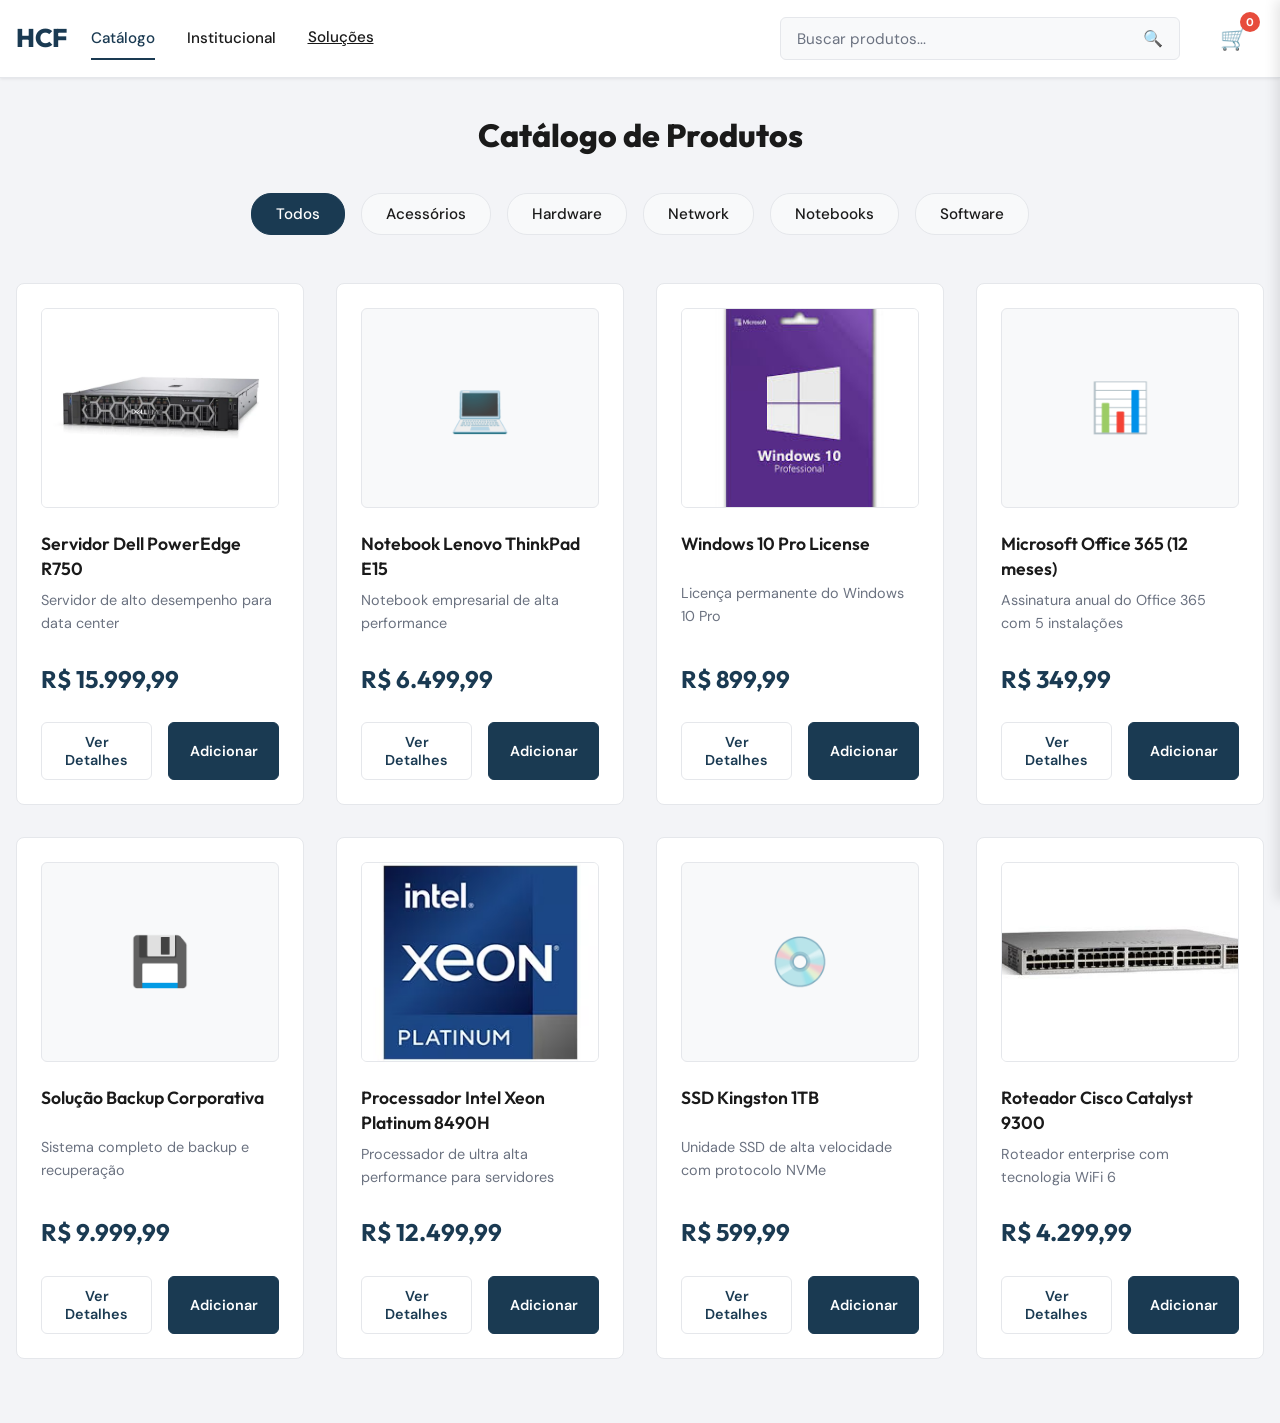
==== commit 51225d47: "feat: add solutions page with grid layout and feedback section - Create solucoes.html with hero, sol" ====
--- a/index.html
+++ b/index.html
@@ -16,6 +16,7 @@
             <nav class="nav-tabs">
                 <button class="nav-tab active" data-tab="catalogo">Catálogo</button>
                 <button class="nav-tab" data-tab="institucional">Institucional</button>
+                <a href="solucoes.html" class="nav-tab">Soluções</a>
             </nav>
             <div class="header-right">
                 <div class="search-box">
--- a/styles.css
+++ b/styles.css
@@ -25,12 +25,18 @@
     /* Typography */
     --font-display: 'Outfit', sans-serif;
     --font-body: 'DM Sans', sans-serif;
+    --font-size-h1: 2.5rem;
+    --font-size-subtitle: 18px;
+    --font-size-h1-mobile: 2rem;
+    --font-size-subtitle-mobile: 16px;
 
     /* Spacing */
     --spacing-xs: 8px;
     --spacing-sm: 16px;
     --spacing-md: 24px;
     --spacing-lg: 32px;
+    --spacing-xl: 40px;
+    --spacing-xxl: 60px;
 
     /* Other */
     --transition: all 0.3s ease;
@@ -1236,3 +1242,221 @@
         font-size: 0.85rem;
     }
 }
+
+/* ============================================
+   SECTION 7: HERO SECTION
+   ============================================ */
+
+.hero {
+    background-color: var(--color-white);
+    border-bottom: 1px solid var(--color-border);
+    padding: var(--spacing-xxl) var(--spacing-sm);
+    text-align: center;
+}
+
+.hero-content {
+    max-width: 1200px;
+    margin: 0 auto;
+}
+
+.hero h1 {
+    font-size: var(--font-size-h1);
+    color: var(--color-primary);
+    margin: 0 0 var(--spacing-sm) 0;
+    font-weight: 600;
+}
+
+.hero p {
+    font-size: var(--font-size-subtitle);
+    color: var(--color-text-light);
+    margin: 0;
+}
+
+@media (max-width: 768px) {
+    .hero {
+        padding: var(--spacing-xl) var(--spacing-sm);
+    }
+
+    .hero h1 {
+        font-size: var(--font-size-h1-mobile);
+    }
+
+    .hero p {
+        font-size: var(--font-size-subtitle-mobile);
+    }
+}
+
+/* Solutions Section */
+.solutions-section {
+    padding: 80px var(--spacing-sm);
+    background-color: var(--color-white);
+}
+
+.solutions-section .container {
+    max-width: 1200px;
+    margin: 0 auto;
+}
+
+.solutions-section h2 {
+    font-size: 1.8rem;
+    color: var(--color-primary);
+    margin: 0 0 var(--spacing-xl) 0;
+    font-weight: 600;
+}
+
+.solutions-grid {
+    display: grid;
+    grid-template-columns: repeat(3, 1fr);
+    gap: var(--spacing-md);
+}
+
+.solution-card {
+    background-color: var(--color-white);
+    border: 1px solid var(--color-border);
+    border-radius: 4px;
+    padding: var(--spacing-md);
+    transition: var(--transition);
+}
+
+.solution-card:hover {
+    box-shadow: var(--box-shadow-hover);
+    transform: translateY(-2px);
+}
+
+.solution-category {
+    display: block;
+    font-size: 12px;
+    color: var(--color-text-light);
+    text-transform: uppercase;
+    margin-bottom: 12px;
+    letter-spacing: 0.5px;
+}
+
+.solution-card h3 {
+    font-size: 20px;
+    color: var(--color-primary);
+    margin: 0 0 12px 0;
+    font-weight: 600;
+}
+
+.solution-card p {
+    font-size: 14px;
+    color: var(--color-text-dark);
+    line-height: 1.6;
+    margin: 0;
+    display: -webkit-box;
+    -webkit-line-clamp: 2;
+    -webkit-box-orient: vertical;
+    overflow: hidden;
+}
+
+/* Tablet: 2 columns */
+@media (max-width: 1199px) {
+    .solutions-grid {
+        grid-template-columns: repeat(2, 1fr);
+    }
+}
+
+/* Mobile: 1 column */
+@media (max-width: 768px) {
+    .solutions-section {
+        padding: var(--spacing-xxl) var(--spacing-sm);
+    }
+
+    .solutions-section h2 {
+        font-size: 1.5rem;
+        margin-bottom: 30px;
+    }
+
+    .solutions-grid {
+        grid-template-columns: 1fr;
+        gap: var(--spacing-sm);
+    }
+}
+
+/* Feedback Section */
+.feedback-section {
+    padding: 80px 20px;
+    background-color: var(--color-white);
+    margin-top: var(--spacing-xl);
+}
+
+.feedback-section .container {
+    max-width: 1200px;
+    margin: 0 auto;
+}
+
+.feedback-section h2 {
+    font-size: 1.8rem;
+    color: var(--color-primary);
+    margin: 0 0 var(--spacing-xl) 0;
+    font-weight: 600;
+}
+
+.feedback-grid {
+    display: grid;
+    grid-template-columns: repeat(3, 1fr);
+    gap: var(--spacing-md);
+}
+
+.feedback-card {
+    background-color: var(--color-white);
+    border: 1px solid var(--color-border);
+    border-radius: 4px;
+    padding: var(--spacing-md);
+    transition: var(--transition);
+}
+
+.feedback-card:hover {
+    box-shadow: var(--box-shadow-hover);
+    transform: translateY(-2px);
+}
+
+.feedback-quote {
+    font-size: 14px;
+    color: var(--color-text-dark);
+    font-style: italic;
+    line-height: 1.6;
+    margin: 0 0 var(--spacing-sm) 0;
+    text-align: center;
+}
+
+.feedback-name {
+    font-size: 16px;
+    color: var(--color-primary);
+    font-weight: 600;
+    margin: 0 0 4px 0;
+    text-align: center;
+}
+
+.feedback-role {
+    font-size: 13px;
+    color: var(--color-text-light);
+    margin: 0;
+    text-align: center;
+}
+
+/* Tablet: 2 columns */
+@media (max-width: 1199px) {
+    .feedback-grid {
+        grid-template-columns: repeat(2, 1fr);
+    }
+}
+
+/* Mobile: 1 column */
+@media (max-width: 768px) {
+    .feedback-section {
+        padding: var(--spacing-xxl) 20px;
+        margin-top: 20px;
+    }
+
+    .feedback-section h2 {
+        font-size: 1.5rem;
+        margin-bottom: 30px;
+    }
+
+    .feedback-grid {
+        grid-template-columns: 1fr;
+        gap: var(--spacing-sm);
+    }
+}
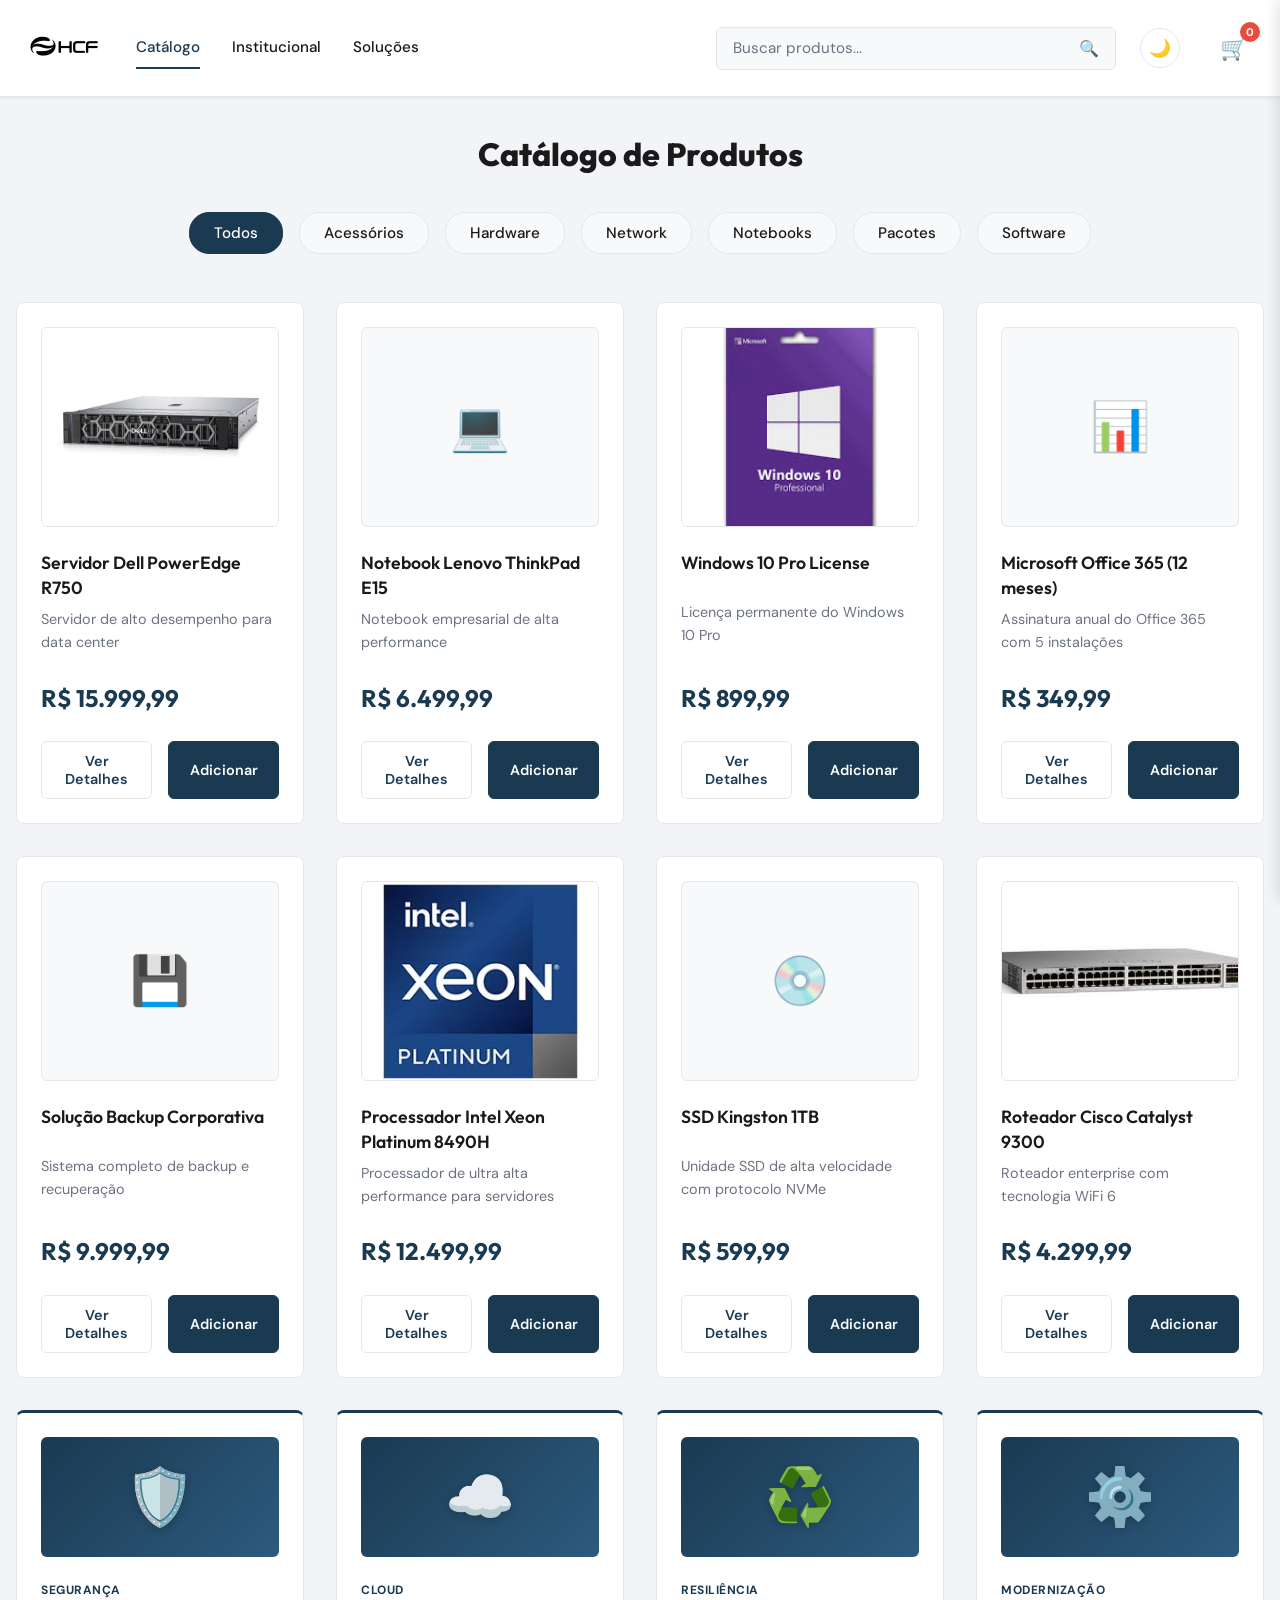
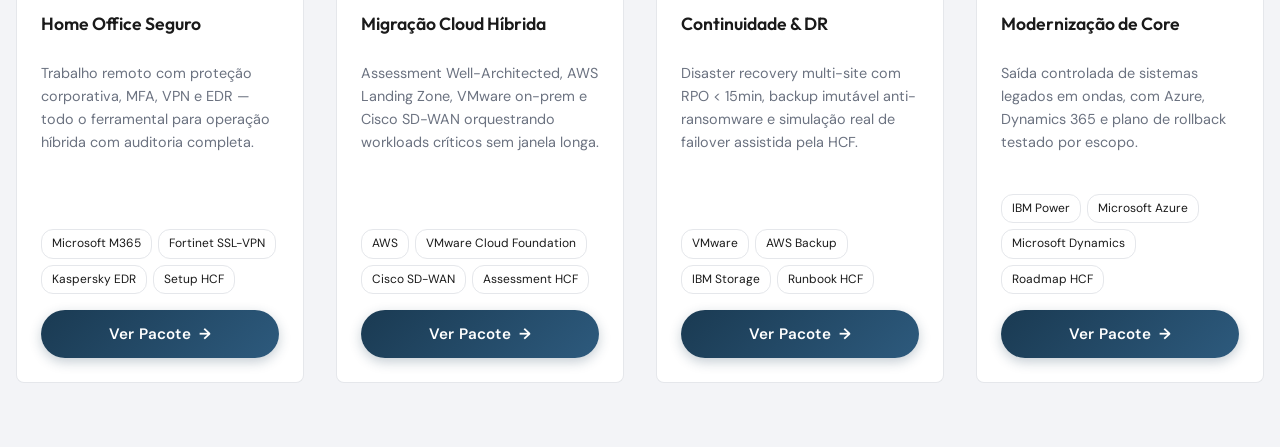
==== commit e2d4619c: "att" ====
--- a/index.html
+++ b/index.html
@@ -4,15 +4,24 @@
     <meta charset="UTF-8">
     <meta name="viewport" content="width=device-width, initial-scale=1.0">
     <title>HCF - Marketplace de Soluções em TI</title>
+    <link rel="icon" type="image/png" href="favicon.png">
     <link rel="stylesheet" href="styles.css">
+    <script>
+        (function () {
+            const saved = localStorage.getItem('theme');
+            const prefersDark = window.matchMedia('(prefers-color-scheme: dark)').matches;
+            const theme = saved || (prefersDark ? 'dark' : 'light');
+            document.documentElement.setAttribute('data-theme', theme);
+        })();
+    </script>
 </head>
 <body>
     <!-- Header -->
     <header class="header">
         <div class="header-container">
-            <div class="logo">
-                <h1>HCF</h1>
-            </div>
+            <a href="index.html" class="logo">
+                <img src="hcf.png" alt="HCF" class="logo-img">
+            </a>
             <nav class="nav-tabs">
                 <button class="nav-tab active" data-tab="catalogo">Catálogo</button>
                 <button class="nav-tab" data-tab="institucional">Institucional</button>
@@ -23,6 +32,10 @@
                     <input type="text" placeholder="Buscar produtos..." class="search-input">
                     <button class="search-btn">🔍</button>
                 </div>
+                <button class="theme-toggle" id="theme-toggle" aria-label="Alternar tema">
+                    <span class="theme-icon-light">☀️</span>
+                    <span class="theme-icon-dark">🌙</span>
+                </button>
                 <div class="cart-icon-container">
                     <button class="cart-icon" id="cart-btn">
                         🛒
@@ -173,8 +186,8 @@
                 <strong>Total:</strong>
                 <span id="cart-total">R$ 0,00</span>
             </div>
-            <button class="btn-whatsapp" id="btn-whatsapp">
-                Finalizar no WhatsApp
+            <button class="btn-checkout" id="btn-checkout">
+                ✉️ Solicitar cotação por email
             </button>
         </div>
     </aside>
--- a/styles.css
+++ b/styles.css
@@ -45,10 +45,31 @@
     --box-shadow-elevated: 0 8px 24px rgba(0, 0, 0, 0.14);
 }
 
+[data-theme="dark"] {
+    --color-primary: #4a9eff;
+    --color-primary-dark: #2d7fdb;
+    --color-primary-light: #6bb0ff;
+    --color-secondary: #8a9ba8;
+    --color-text-dark: #e8eaed;
+    --color-text-light: #a0a8b3;
+    --color-white: #ffffff;
+    --color-bg-white: #1e2128;
+    --color-bg-light: #262a33;
+    --color-bg-page: #14161b;
+    --color-border: #2f343d;
+    --box-shadow: 0 1px 3px rgba(0, 0, 0, 0.4);
+    --box-shadow-hover: 0 4px 12px rgba(0, 0, 0, 0.5);
+    --box-shadow-elevated: 0 8px 24px rgba(0, 0, 0, 0.6);
+}
+
 * {
     margin: 0;
     padding: 0;
     box-sizing: border-box;
+}
+
+html {
+    scroll-behavior: smooth;
 }
 
 body {
@@ -78,7 +99,7 @@
    ============================================ */
 
 .header {
-    background-color: var(--color-white);
+    background-color: var(--color-bg-white);
     padding: var(--spacing-sm) 0;
     position: sticky;
     top: 0;
@@ -97,14 +118,54 @@
     gap: var(--spacing-md);
 }
 
-.logo h1 {
-    color: var(--color-primary);
-    font-size: 1.6rem;
-    font-weight: 800;
-    margin: 0;
-    letter-spacing: -0.5px;
-    font-family: var(--font-display);
-}
+.logo {
+    display: flex;
+    align-items: center;
+    text-decoration: none;
+}
+
+.logo-img {
+    height: 64px;
+    width: auto;
+    display: block;
+    filter: invert(1);
+    transition: filter 0.3s ease;
+}
+
+@media (max-width: 767px) {
+    .logo-img { height: 48px; }
+}
+
+[data-theme="dark"] .logo-img {
+    filter: invert(0);
+}
+
+.theme-toggle {
+    background-color: transparent;
+    border: 1px solid var(--color-border);
+    border-radius: 50%;
+    width: 40px;
+    height: 40px;
+    display: flex;
+    align-items: center;
+    justify-content: center;
+    font-size: 1.1rem;
+    cursor: pointer;
+    transition: var(--transition);
+    padding: 0;
+    flex-shrink: 0;
+}
+
+.theme-toggle:hover {
+    background-color: var(--color-bg-light);
+    border-color: var(--color-primary);
+}
+
+.theme-toggle .theme-icon-light { display: none; }
+.theme-toggle .theme-icon-dark { display: inline; }
+
+[data-theme="dark"] .theme-toggle .theme-icon-light { display: inline; }
+[data-theme="dark"] .theme-toggle .theme-icon-dark { display: none; }
 
 /* Navigation Tabs */
 .nav-tabs {
@@ -122,6 +183,7 @@
     transition: var(--transition);
     cursor: pointer;
     font-family: var(--font-body);
+    text-decoration: none;
 }
 
 .nav-tab:hover {
@@ -387,6 +449,64 @@
 .btn-add-cart:hover {
     background-color: var(--color-primary-dark);
     border-color: var(--color-primary-dark);
+}
+
+.btn-package-link {
+    text-decoration: none;
+    display: inline-flex;
+    align-items: center;
+    justify-content: center;
+    gap: 8px;
+    width: 100%;
+    padding: 12px 20px;
+    border-radius: 999px;
+    background: linear-gradient(135deg, var(--color-primary), var(--color-primary-light));
+    color: var(--color-white) !important;
+    border: none !important;
+    font-weight: 600;
+    font-size: 0.95rem;
+    letter-spacing: 0.2px;
+    box-shadow: 0 4px 12px rgba(26, 58, 82, 0.25);
+    transition: transform 0.2s ease, box-shadow 0.2s ease, background 0.3s ease;
+    position: relative;
+    overflow: hidden;
+}
+
+.btn-package-link::after {
+    content: "→";
+    display: inline-block;
+    transition: transform 0.25s cubic-bezier(0.22, 1, 0.36, 1);
+    font-weight: 700;
+}
+
+.btn-package-link:hover {
+    transform: translateY(-2px);
+    box-shadow: 0 8px 20px rgba(26, 58, 82, 0.35);
+    background: linear-gradient(135deg, var(--color-primary-light), var(--color-primary));
+}
+
+.btn-package-link:hover::after {
+    transform: translateX(4px);
+}
+
+.btn-package-link:active {
+    transform: translateY(0);
+}
+
+.package-product-card {
+    border-top: 3px solid var(--color-primary);
+}
+
+.package-product-image {
+    height: 120px !important;
+    background: linear-gradient(135deg, var(--color-primary), var(--color-primary-light)) !important;
+    border: none !important;
+}
+
+.package-product-image .product-emoji {
+    font-size: 3.5rem;
+    color: var(--color-white);
+    filter: drop-shadow(0 2px 4px rgba(0,0,0,0.2));
 }
 
 .btn-details {
@@ -740,10 +860,10 @@
     font-family: var(--font-display);
 }
 
-.btn-whatsapp {
+.btn-checkout {
     width: 100%;
     padding: 12px var(--spacing-md);
-    background-color: var(--color-whatsapp);
+    background-color: var(--color-primary);
     color: var(--color-white);
     font-weight: 700;
     border-radius: 6px;
@@ -758,8 +878,123 @@
     font-family: var(--font-body);
 }
 
-.btn-whatsapp:hover {
-    background-color: var(--color-whatsapp-dark);
+.btn-checkout:hover {
+    background-color: var(--color-primary-dark);
+    transform: translateY(-1px);
+    box-shadow: var(--box-shadow-elevated);
+}
+
+/* Cart feedback: toast + pulse + button flash */
+.cart-toast {
+    position: fixed;
+    bottom: 24px;
+    right: 24px;
+    background-color: var(--color-bg-white);
+    color: var(--color-text-dark);
+    border: 1px solid var(--color-border);
+    border-left: 4px solid var(--color-primary);
+    border-radius: 8px;
+    padding: 14px 18px;
+    box-shadow: var(--box-shadow-elevated);
+    display: flex;
+    align-items: center;
+    gap: 12px;
+    min-width: 280px;
+    max-width: 380px;
+    z-index: 300;
+    transform: translateX(120%);
+    opacity: 0;
+    transition: transform 0.35s cubic-bezier(0.22, 1, 0.36, 1), opacity 0.25s ease;
+    font-family: var(--font-body);
+    font-size: 14px;
+}
+
+.cart-toast.show {
+    transform: translateX(0);
+    opacity: 1;
+}
+
+.cart-toast.error {
+    border-left-color: var(--color-error);
+}
+
+.cart-toast-icon {
+    width: 28px;
+    height: 28px;
+    border-radius: 50%;
+    background-color: var(--color-primary);
+    color: var(--color-white);
+    display: flex;
+    align-items: center;
+    justify-content: center;
+    font-weight: 700;
+    font-size: 14px;
+    flex-shrink: 0;
+}
+
+.cart-toast.error .cart-toast-icon {
+    background-color: var(--color-error);
+}
+
+.cart-toast-msg {
+    flex: 1;
+    line-height: 1.4;
+    color: var(--color-text-dark);
+}
+
+.cart-toast-action {
+    background-color: transparent;
+    color: var(--color-primary);
+    border: 1px solid var(--color-primary);
+    padding: 6px 12px;
+    border-radius: 6px;
+    font-size: 13px;
+    font-weight: 600;
+    cursor: pointer;
+    transition: var(--transition);
+    flex-shrink: 0;
+}
+
+.cart-toast-action:hover {
+    background-color: var(--color-primary);
+    color: var(--color-white);
+}
+
+@media (max-width: 480px) {
+    .cart-toast {
+        left: 12px;
+        right: 12px;
+        bottom: 12px;
+        min-width: 0;
+        max-width: none;
+    }
+}
+
+@keyframes cart-pulse-anim {
+    0%   { transform: scale(1); }
+    30%  { transform: scale(1.25); }
+    60%  { transform: scale(0.92); }
+    100% { transform: scale(1); }
+}
+
+.cart-icon.cart-pulse {
+    animation: cart-pulse-anim 0.55s cubic-bezier(0.36, 0, 0.4, 1.4);
+}
+
+@keyframes cart-count-bump {
+    0%, 100% { background-color: var(--color-error); }
+    50% { background-color: #2ecc71; transform: scale(1.4); }
+}
+
+.cart-icon.cart-pulse .cart-count {
+    animation: cart-count-bump 0.55s ease;
+}
+
+.btn-add-cart.btn-added {
+    background-color: #2ecc71 !important;
+    border-color: #27ae60 !important;
+    color: var(--color-white) !important;
+    pointer-events: none;
 }
 
 
@@ -921,7 +1156,7 @@
         font-size: 1.5rem;
     }
 
-    .btn-whatsapp {
+    .btn-checkout {
         padding: 12px 16px;
         font-size: 0.95rem;
     }
@@ -1248,7 +1483,7 @@
    ============================================ */
 
 .hero {
-    background-color: var(--color-white);
+    background-color: var(--color-bg-white);
     border-bottom: 1px solid var(--color-border);
     padding: var(--spacing-xxl) var(--spacing-sm);
     text-align: center;
@@ -1289,7 +1524,7 @@
 /* Solutions Section */
 .solutions-section {
     padding: 80px var(--spacing-sm);
-    background-color: var(--color-white);
+    background-color: var(--color-bg-white);
 }
 
 .solutions-section .container {
@@ -1311,7 +1546,7 @@
 }
 
 .solution-card {
-    background-color: var(--color-white);
+    background-color: var(--color-bg-white);
     border: 1px solid var(--color-border);
     border-radius: 4px;
     padding: var(--spacing-md);
@@ -1377,7 +1612,7 @@
 /* Feedback Section */
 .feedback-section {
     padding: 80px 20px;
-    background-color: var(--color-white);
+    background-color: var(--color-bg-white);
     margin-top: var(--spacing-xl);
 }
 
@@ -1400,7 +1635,7 @@
 }
 
 .feedback-card {
-    background-color: var(--color-white);
+    background-color: var(--color-bg-white);
     border: 1px solid var(--color-border);
     border-radius: 4px;
     padding: var(--spacing-md);
@@ -1460,3 +1695,429 @@
         gap: var(--spacing-sm);
     }
 }
+
+/* ============================================
+   SECTION 8: SEGMENTOS / VENDORS / PACOTES
+   ============================================ */
+
+.section-subtitle {
+    font-size: 1rem;
+    color: var(--color-text-light);
+    margin: -24px 0 var(--spacing-xl) 0;
+    font-family: var(--font-body);
+}
+
+.segment-link {
+    display: inline-block;
+    margin-top: 12px;
+    font-size: 14px;
+    color: var(--color-primary);
+    text-decoration: none;
+    font-weight: 600;
+    transition: var(--transition);
+}
+
+.segment-link:hover {
+    color: var(--color-primary-dark);
+    text-decoration: underline;
+}
+
+.segment-card p {
+    -webkit-line-clamp: unset;
+    display: block;
+    overflow: visible;
+}
+
+.vendors-grid {
+    display: grid;
+    grid-template-columns: repeat(auto-fill, minmax(240px, 1fr));
+    gap: var(--spacing-md);
+}
+
+.vendor-card p {
+    -webkit-line-clamp: unset;
+    display: block;
+    overflow: visible;
+}
+
+.package-card p {
+    -webkit-line-clamp: unset;
+    display: block;
+    overflow: visible;
+}
+
+.package-outcome-tag {
+    display: inline-block;
+    font-size: 12px;
+    color: var(--color-primary);
+    text-transform: uppercase;
+    letter-spacing: 0.5px;
+    font-weight: 700;
+    margin-bottom: 12px;
+}
+
+.package-components {
+    display: flex;
+    flex-wrap: wrap;
+    gap: 6px;
+    margin: var(--spacing-sm) 0;
+}
+
+.component-chip {
+    display: inline-block;
+    padding: 4px 10px;
+    border: 1px solid var(--color-border);
+    border-radius: 12px;
+    font-size: 12px;
+    color: var(--color-text-dark);
+    background-color: var(--color-bg-white);
+    font-family: var(--font-body);
+}
+
+.package-recommended {
+    font-size: 13px;
+    color: var(--color-text-light);
+    font-style: italic;
+    margin-top: var(--spacing-sm);
+}
+
+.package-pitch {
+    font-size: 15px;
+    color: var(--color-text-dark);
+    font-weight: 500;
+    line-height: 1.5;
+    margin: 0 0 var(--spacing-sm) 0;
+    display: block !important;
+    -webkit-line-clamp: unset !important;
+    overflow: visible !important;
+}
+
+.package-long {
+    font-size: 14px;
+    color: var(--color-text-light);
+    line-height: 1.7;
+    margin: 0 0 var(--spacing-md) 0;
+    display: block !important;
+    -webkit-line-clamp: unset !important;
+    overflow: visible !important;
+}
+
+.package-section-title {
+    font-size: 13px;
+    text-transform: uppercase;
+    letter-spacing: 0.5px;
+    color: var(--color-primary);
+    margin: var(--spacing-sm) 0 var(--spacing-xs) 0;
+    font-weight: 700;
+    font-family: var(--font-display);
+}
+
+.package-benefits {
+    list-style: none;
+    padding: 0;
+    margin: 0 0 var(--spacing-sm) 0;
+}
+
+.package-benefits li {
+    font-size: 13px;
+    color: var(--color-text-dark);
+    line-height: 1.6;
+    padding: 4px 0 4px 20px;
+    position: relative;
+}
+
+.package-benefits li::before {
+    content: "✓";
+    position: absolute;
+    left: 0;
+    color: var(--color-primary);
+    font-weight: 700;
+}
+
+.package-link {
+    display: inline-block;
+    margin-top: var(--spacing-sm);
+    font-size: 14px;
+    color: var(--color-primary);
+    text-decoration: none;
+    font-weight: 600;
+    transition: var(--transition);
+}
+
+.package-link:hover {
+    color: var(--color-primary-dark);
+    text-decoration: underline;
+}
+
+.package-card {
+    display: flex;
+    flex-direction: column;
+}
+
+.packages-grid {
+    grid-template-columns: repeat(2, 1fr);
+}
+
+@media (max-width: 1199px) {
+    .packages-grid { grid-template-columns: 1fr; }
+}
+
+/* ============================================
+   PACKAGE DETAIL PAGES
+   ============================================ */
+
+.pkg-hero {
+    background: linear-gradient(135deg, var(--color-primary), var(--color-primary-dark));
+    color: var(--color-white);
+    padding: var(--spacing-xxl) var(--spacing-sm);
+    text-align: center;
+}
+
+.pkg-hero .container {
+    max-width: 1000px;
+    margin: 0 auto;
+}
+
+.pkg-breadcrumb {
+    font-size: 14px;
+    opacity: 0.85;
+    margin-bottom: var(--spacing-sm);
+}
+
+.pkg-breadcrumb a {
+    color: var(--color-white);
+    text-decoration: none;
+}
+
+.pkg-breadcrumb a:hover { text-decoration: underline; }
+
+.pkg-hero-tag {
+    display: inline-block;
+    background: rgba(255,255,255,0.18);
+    border: 1px solid rgba(255,255,255,0.3);
+    color: var(--color-white);
+    padding: 4px 14px;
+    border-radius: 20px;
+    font-size: 13px;
+    text-transform: uppercase;
+    letter-spacing: 0.5px;
+    margin-bottom: var(--spacing-md);
+    font-weight: 600;
+}
+
+.pkg-hero h1 {
+    font-size: 2.6rem;
+    color: var(--color-white);
+    margin: 0 0 var(--spacing-sm) 0;
+    font-weight: 800;
+    font-family: var(--font-display);
+}
+
+.pkg-hero .pkg-pitch {
+    font-size: 1.15rem;
+    color: var(--color-white);
+    opacity: 0.95;
+    max-width: 760px;
+    margin: 0 auto;
+    line-height: 1.6;
+}
+
+.pkg-section {
+    padding: var(--spacing-xxl) var(--spacing-sm);
+}
+
+.pkg-section.alt {
+    background-color: var(--color-bg-light);
+}
+
+.pkg-section .container {
+    max-width: 1000px;
+    margin: 0 auto;
+}
+
+.pkg-section h2 {
+    font-size: 1.7rem;
+    color: var(--color-primary);
+    margin: 0 0 var(--spacing-md) 0;
+    font-weight: 700;
+    font-family: var(--font-display);
+}
+
+.pkg-section p {
+    font-size: 16px;
+    color: var(--color-text-dark);
+    line-height: 1.75;
+    margin-bottom: var(--spacing-sm);
+}
+
+.pkg-components-grid {
+    display: grid;
+    grid-template-columns: repeat(2, 1fr);
+    gap: var(--spacing-md);
+    margin-top: var(--spacing-md);
+}
+
+.pkg-component {
+    background-color: var(--color-bg-white);
+    border: 1px solid var(--color-border);
+    border-radius: 8px;
+    padding: var(--spacing-md);
+    transition: var(--transition);
+}
+
+.pkg-component:hover {
+    border-color: var(--color-primary);
+    box-shadow: var(--box-shadow-hover);
+}
+
+.pkg-component h3 {
+    color: var(--color-primary);
+    font-size: 1.1rem;
+    margin: 0 0 8px 0;
+    font-family: var(--font-display);
+}
+
+.pkg-component p {
+    font-size: 14px;
+    color: var(--color-text-light);
+    margin: 0;
+    line-height: 1.6;
+}
+
+.pkg-outcomes {
+    display: grid;
+    grid-template-columns: repeat(3, 1fr);
+    gap: var(--spacing-md);
+    margin-top: var(--spacing-md);
+}
+
+.pkg-outcome {
+    background-color: var(--color-bg-white);
+    border: 1px solid var(--color-border);
+    border-radius: 8px;
+    padding: var(--spacing-md);
+    text-align: center;
+}
+
+.pkg-outcome-number {
+    font-size: 2.2rem;
+    font-weight: 800;
+    color: var(--color-primary);
+    font-family: var(--font-display);
+    line-height: 1;
+    margin-bottom: 8px;
+}
+
+.pkg-outcome p {
+    font-size: 14px;
+    color: var(--color-text-light);
+    margin: 0;
+}
+
+.pkg-phases {
+    counter-reset: phase;
+    margin-top: var(--spacing-md);
+}
+
+.pkg-phase {
+    display: flex;
+    gap: var(--spacing-md);
+    padding: var(--spacing-md) 0;
+    border-bottom: 1px solid var(--color-border);
+}
+
+.pkg-phase:last-child { border-bottom: none; }
+
+.pkg-phase-number {
+    counter-increment: phase;
+    flex-shrink: 0;
+    width: 44px;
+    height: 44px;
+    background-color: var(--color-primary);
+    color: var(--color-white);
+    border-radius: 50%;
+    display: flex;
+    align-items: center;
+    justify-content: center;
+    font-weight: 700;
+    font-family: var(--font-display);
+}
+
+.pkg-phase-number::before { content: counter(phase); }
+
+.pkg-phase-body h3 {
+    margin: 0 0 6px 0;
+    font-size: 1.1rem;
+    color: var(--color-text-dark);
+    font-family: var(--font-display);
+}
+
+.pkg-phase-body p {
+    margin: 0;
+    color: var(--color-text-light);
+    font-size: 14px;
+    line-height: 1.6;
+}
+
+.pkg-cta {
+    background: linear-gradient(135deg, var(--color-primary), var(--color-primary-light));
+    color: var(--color-white);
+    padding: var(--spacing-xxl) var(--spacing-sm);
+    text-align: center;
+}
+
+.pkg-cta h2 {
+    color: var(--color-white);
+    font-size: 1.8rem;
+    margin: 0 0 var(--spacing-sm) 0;
+}
+
+.pkg-cta p {
+    color: var(--color-white);
+    opacity: 0.95;
+    font-size: 1.05rem;
+    margin: 0 0 var(--spacing-md) 0;
+}
+
+.pkg-cta-btn {
+    display: inline-block;
+    background-color: var(--color-white);
+    color: var(--color-primary);
+    padding: 14px 32px;
+    border-radius: 6px;
+    font-weight: 700;
+    text-decoration: none;
+    font-size: 1rem;
+    transition: var(--transition);
+}
+
+.pkg-cta-btn:hover {
+    transform: translateY(-2px);
+    box-shadow: var(--box-shadow-elevated);
+}
+
+.pkg-segments {
+    display: flex;
+    flex-wrap: wrap;
+    gap: 8px;
+    margin-top: var(--spacing-sm);
+}
+
+.pkg-segments .component-chip {
+    background-color: var(--color-bg-white);
+}
+
+.footer {
+    background-color: var(--color-bg-white);
+    border-top: 1px solid var(--color-border);
+    padding: var(--spacing-md);
+    text-align: center;
+    color: var(--color-text-light);
+    font-size: 14px;
+}
+
+@media (max-width: 767px) {
+    .pkg-hero h1 { font-size: 1.8rem; }
+    .pkg-components-grid,
+    .pkg-outcomes { grid-template-columns: 1fr; }
+}
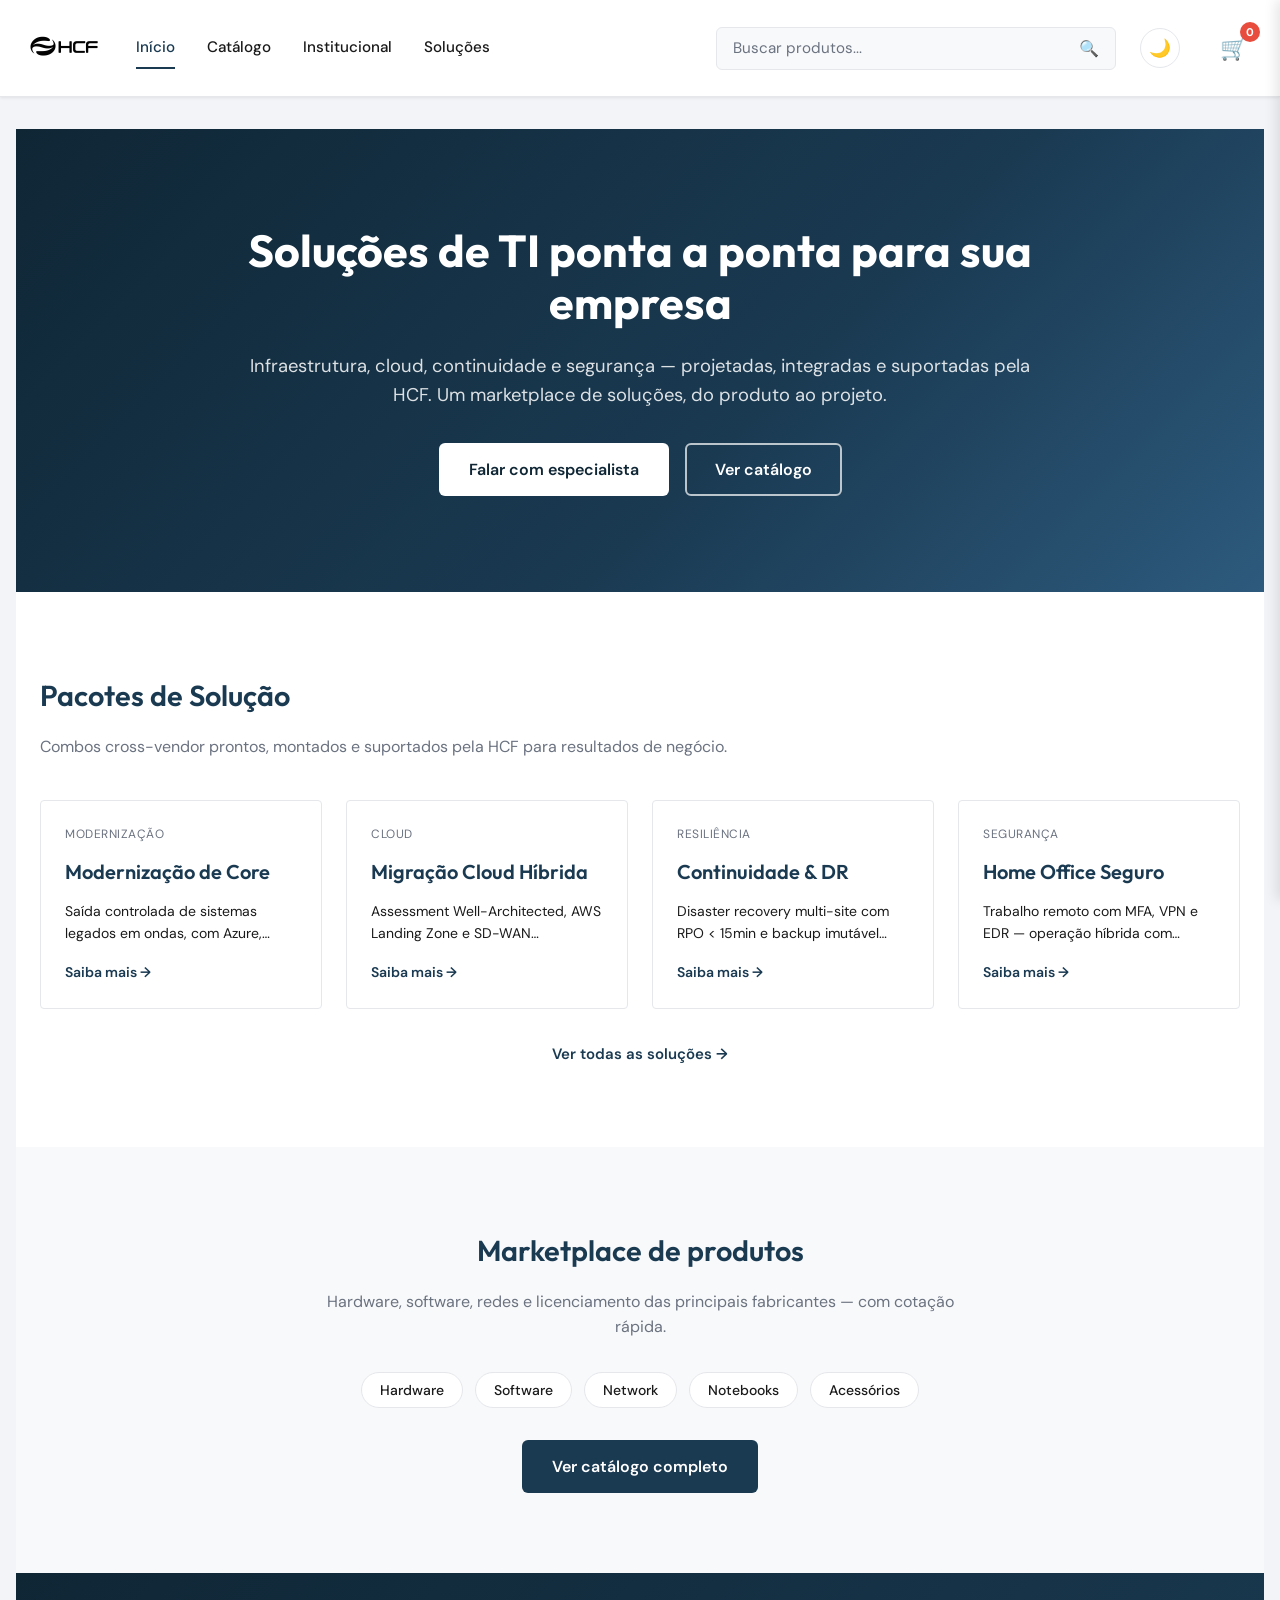
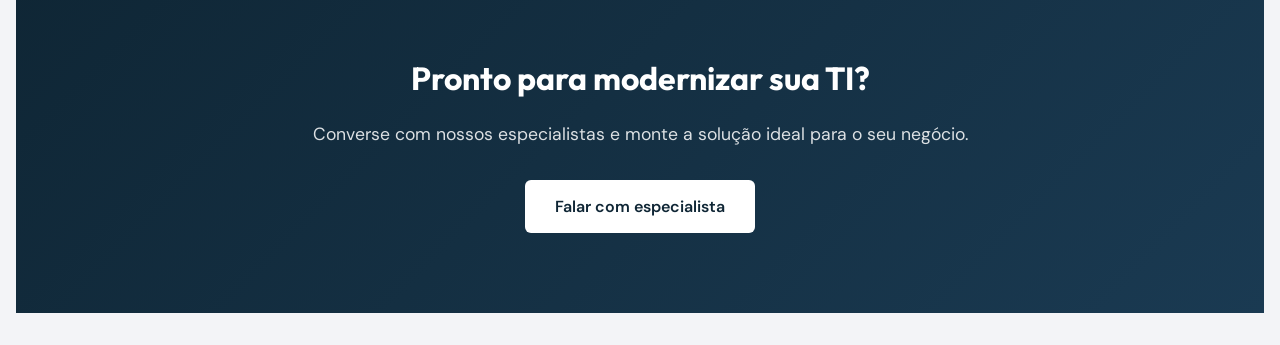
==== commit b3934f60: "att" ====
--- a/index.html
+++ b/index.html
@@ -23,7 +23,8 @@
                 <img src="hcf.png" alt="HCF" class="logo-img">
             </a>
             <nav class="nav-tabs">
-                <button class="nav-tab active" data-tab="catalogo">Catálogo</button>
+                <button class="nav-tab active" data-tab="inicio">Início</button>
+                <button class="nav-tab" data-tab="catalogo">Catálogo</button>
                 <button class="nav-tab" data-tab="institucional">Institucional</button>
                 <a href="solucoes.html" class="nav-tab">Soluções</a>
             </nav>
@@ -48,8 +49,85 @@
 
     <!-- Main Content -->
     <main class="main-content">
+        <!-- Aba Início (landing) -->
+        <section id="tab-inicio" class="tab-content active">
+            <!-- Hero -->
+            <section class="home-hero">
+                <div class="home-hero-content">
+                    <h1>Soluções de TI ponta a ponta para sua empresa</h1>
+                    <p>Infraestrutura, cloud, continuidade e segurança — projetadas, integradas e suportadas pela HCF. Um marketplace de soluções, do produto ao projeto.</p>
+                    <div class="home-hero-actions">
+                        <button class="btn-on-dark" data-goto-tab="institucional">Falar com especialista</button>
+                        <button class="btn-outline" data-goto-tab="catalogo">Ver catálogo</button>
+                    </div>
+                </div>
+            </section>
+
+            <!-- Pilares de Solução -->
+            <section class="solutions-section pilares-section">
+                <div class="container">
+                    <h2>Pacotes de Solução</h2>
+                    <p class="section-subtitle">Combos cross-vendor prontos, montados e suportados pela HCF para resultados de negócio.</p>
+                    <div class="solutions-grid pilares-grid">
+                        <a class="solution-card pilar-card" href="pacote-modernizacao-core.html">
+                            <span class="solution-category">Modernização</span>
+                            <h3>Modernização de Core</h3>
+                            <p>Saída controlada de sistemas legados em ondas, com Azure, Dynamics 365 e rollback testado.</p>
+                            <span class="pilar-link">Saiba mais →</span>
+                        </a>
+                        <a class="solution-card pilar-card" href="pacote-migracao-cloud-hibrida.html">
+                            <span class="solution-category">Cloud</span>
+                            <h3>Migração Cloud Híbrida</h3>
+                            <p>Assessment Well-Architected, AWS Landing Zone e SD-WAN orquestrando workloads críticos.</p>
+                            <span class="pilar-link">Saiba mais →</span>
+                        </a>
+                        <a class="solution-card pilar-card" href="pacote-continuidade-dr.html">
+                            <span class="solution-category">Resiliência</span>
+                            <h3>Continuidade &amp; DR</h3>
+                            <p>Disaster recovery multi-site com RPO &lt; 15min e backup imutável anti-ransomware.</p>
+                            <span class="pilar-link">Saiba mais →</span>
+                        </a>
+                        <a class="solution-card pilar-card" href="pacote-home-office-seguro.html">
+                            <span class="solution-category">Segurança</span>
+                            <h3>Home Office Seguro</h3>
+                            <p>Trabalho remoto com MFA, VPN e EDR — operação híbrida com auditoria completa.</p>
+                            <span class="pilar-link">Saiba mais →</span>
+                        </a>
+                    </div>
+                    <div class="section-footer-link">
+                        <a href="solucoes.html">Ver todas as soluções →</a>
+                    </div>
+                </div>
+            </section>
+
+            <!-- Catálogo em destaque -->
+            <section class="catalogo-destaque">
+                <div class="container">
+                    <h2>Marketplace de produtos</h2>
+                    <p class="section-subtitle">Hardware, software, redes e licenciamento das principais fabricantes — com cotação rápida.</p>
+                    <div class="catalogo-destaque-chips">
+                        <button class="destaque-chip" data-goto-tab="catalogo">Hardware</button>
+                        <button class="destaque-chip" data-goto-tab="catalogo">Software</button>
+                        <button class="destaque-chip" data-goto-tab="catalogo">Network</button>
+                        <button class="destaque-chip" data-goto-tab="catalogo">Notebooks</button>
+                        <button class="destaque-chip" data-goto-tab="catalogo">Acessórios</button>
+                    </div>
+                    <button class="btn-primary" data-goto-tab="catalogo">Ver catálogo completo</button>
+                </div>
+            </section>
+
+            <!-- CTA final -->
+            <section class="home-cta">
+                <div class="container">
+                    <h2>Pronto para modernizar sua TI?</h2>
+                    <p>Converse com nossos especialistas e monte a solução ideal para o seu negócio.</p>
+                    <button class="btn-primary btn-on-dark" data-goto-tab="institucional">Falar com especialista</button>
+                </div>
+            </section>
+        </section>
+
         <!-- Aba Catálogo -->
-        <section id="tab-catalogo" class="tab-content active">
+        <section id="tab-catalogo" class="tab-content">
             <section class="catalog">
                 <h2>Catálogo de Produtos</h2>
                 <div class="category-tabs-container">
--- a/styles.css
+++ b/styles.css
@@ -1862,6 +1862,50 @@
     .packages-grid { grid-template-columns: 1fr; }
 }
 
+/* Filtro de pacotes por segmento (funil por tipo de negócio) */
+.segment-tabs {
+    display: flex;
+    flex-wrap: wrap;
+    gap: var(--spacing-sm);
+    border-bottom: 1px solid var(--color-border);
+    margin-bottom: var(--spacing-md);
+}
+
+.segment-tab {
+    background: none;
+    border: none;
+    border-bottom: 2px solid transparent;
+    padding: 8px 4px;
+    margin-bottom: -1px;
+    font-family: var(--font-body);
+    font-size: 14px;
+    font-weight: 600;
+    color: var(--color-text-light);
+    cursor: pointer;
+    transition: var(--transition);
+}
+
+.segment-tab:hover {
+    color: var(--color-primary);
+}
+
+.segment-tab.active {
+    color: var(--color-primary);
+    border-bottom-color: var(--color-primary);
+}
+
+.segment-context {
+    font-size: 14px;
+    color: var(--color-text-dark);
+    margin: 0 0 var(--spacing-lg) 0;
+    font-family: var(--font-body);
+}
+
+/* Garante que o atributo hidden vença o display:flex do card */
+.package-card[hidden] {
+    display: none;
+}
+
 /* ============================================
    PACKAGE DETAIL PAGES
    ============================================ */
@@ -2121,3 +2165,222 @@
     .pkg-components-grid,
     .pkg-outcomes { grid-template-columns: 1fr; }
 }
+
+/* ===== Landing (aba Início) ===== */
+
+.container {
+    max-width: 1200px;
+    margin: 0 auto;
+}
+
+/* Botões reutilizáveis */
+.btn-primary,
+.btn-on-dark,
+.btn-outline {
+    display: inline-block;
+    font-family: var(--font-body);
+    font-size: 16px;
+    font-weight: 600;
+    padding: 14px 28px;
+    border-radius: 6px;
+    border: 2px solid transparent;
+    cursor: pointer;
+    transition: var(--transition);
+}
+
+.btn-primary {
+    background-color: var(--color-primary);
+    color: var(--color-white);
+}
+
+.btn-primary:hover {
+    background-color: var(--color-primary-dark);
+    transform: translateY(-2px);
+    box-shadow: var(--box-shadow-hover);
+}
+
+/* Botão claro para usar sobre fundos navy escuros */
+.btn-on-dark {
+    background-color: #ffffff;
+    color: #0f2635;
+}
+
+.btn-on-dark:hover {
+    background-color: #e9eef3;
+    transform: translateY(-2px);
+}
+
+.btn-outline {
+    background-color: transparent;
+    color: #ffffff;
+    border-color: rgba(255, 255, 255, 0.7);
+}
+
+.btn-outline:hover {
+    background-color: rgba(255, 255, 255, 0.12);
+    border-color: #ffffff;
+}
+
+/* Hero */
+.home-hero {
+    background: linear-gradient(135deg, #0f2635 0%, #1a3a52 60%, #2d5a7d 100%);
+    color: #ffffff;
+    padding: 96px var(--spacing-sm);
+    text-align: center;
+}
+
+.home-hero-content {
+    max-width: 820px;
+    margin: 0 auto;
+}
+
+.home-hero h1 {
+    font-family: var(--font-display);
+    font-size: 2.8rem;
+    font-weight: 700;
+    line-height: 1.15;
+    margin: 0 0 var(--spacing-md) 0;
+    color: #ffffff;
+}
+
+.home-hero p {
+    font-size: 1.15rem;
+    line-height: 1.6;
+    color: rgba(255, 255, 255, 0.85);
+    margin: 0 0 var(--spacing-lg) 0;
+}
+
+.home-hero-actions {
+    display: flex;
+    gap: var(--spacing-sm);
+    justify-content: center;
+    flex-wrap: wrap;
+}
+
+/* Pilares: grade de 4 colunas */
+.pilares-grid {
+    grid-template-columns: repeat(4, 1fr);
+}
+
+.pilar-card {
+    display: block;
+    text-decoration: none;
+    color: inherit;
+}
+
+.pilar-link {
+    display: inline-block;
+    margin-top: var(--spacing-sm);
+    font-size: 14px;
+    font-weight: 600;
+    color: var(--color-primary);
+}
+
+.pilar-card:hover .pilar-link {
+    text-decoration: underline;
+}
+
+.section-footer-link {
+    margin-top: var(--spacing-lg);
+    text-align: center;
+}
+
+.section-footer-link a {
+    font-size: 15px;
+    font-weight: 600;
+    color: var(--color-primary);
+    text-decoration: none;
+}
+
+.section-footer-link a:hover {
+    text-decoration: underline;
+}
+
+/* Catálogo em destaque */
+.catalogo-destaque {
+    padding: 80px var(--spacing-sm);
+    background-color: var(--color-bg-light);
+    text-align: center;
+}
+
+.catalogo-destaque h2 {
+    font-size: 1.8rem;
+    color: var(--color-primary);
+    margin: 0 0 var(--spacing-sm) 0;
+    font-weight: 600;
+}
+
+.catalogo-destaque .section-subtitle {
+    margin: 0 auto var(--spacing-lg) auto;
+    max-width: 640px;
+}
+
+.catalogo-destaque-chips {
+    display: flex;
+    flex-wrap: wrap;
+    gap: 12px;
+    justify-content: center;
+    margin-bottom: var(--spacing-lg);
+}
+
+.destaque-chip {
+    font-family: var(--font-body);
+    font-size: 14px;
+    font-weight: 500;
+    padding: 8px 18px;
+    border-radius: 999px;
+    border: 1px solid var(--color-border);
+    background-color: var(--color-bg-white);
+    color: var(--color-text-dark);
+    cursor: pointer;
+    transition: var(--transition);
+}
+
+.destaque-chip:hover {
+    border-color: var(--color-primary);
+    color: var(--color-primary);
+}
+
+/* CTA final */
+.home-cta {
+    background: linear-gradient(135deg, #0f2635 0%, #1a3a52 100%);
+    color: #ffffff;
+    padding: 80px var(--spacing-sm);
+    text-align: center;
+}
+
+.home-cta h2 {
+    font-family: var(--font-display);
+    font-size: 2rem;
+    font-weight: 700;
+    margin: 0 0 var(--spacing-sm) 0;
+    color: #ffffff;
+}
+
+.home-cta p {
+    font-size: 1.1rem;
+    color: rgba(255, 255, 255, 0.85);
+    margin: 0 0 var(--spacing-lg) 0;
+}
+
+/* Responsivo landing */
+@media (max-width: 1199px) {
+    .pilares-grid {
+        grid-template-columns: repeat(2, 1fr);
+    }
+}
+
+@media (max-width: 768px) {
+    .home-hero {
+        padding: var(--spacing-xxl) var(--spacing-sm);
+    }
+    .home-hero h1 {
+        font-size: 2rem;
+    }
+    .home-hero p {
+        font-size: 1rem;
+    }
+    .pilares-grid {
+        grid-template-columns: 1fr;
+    }
+}
